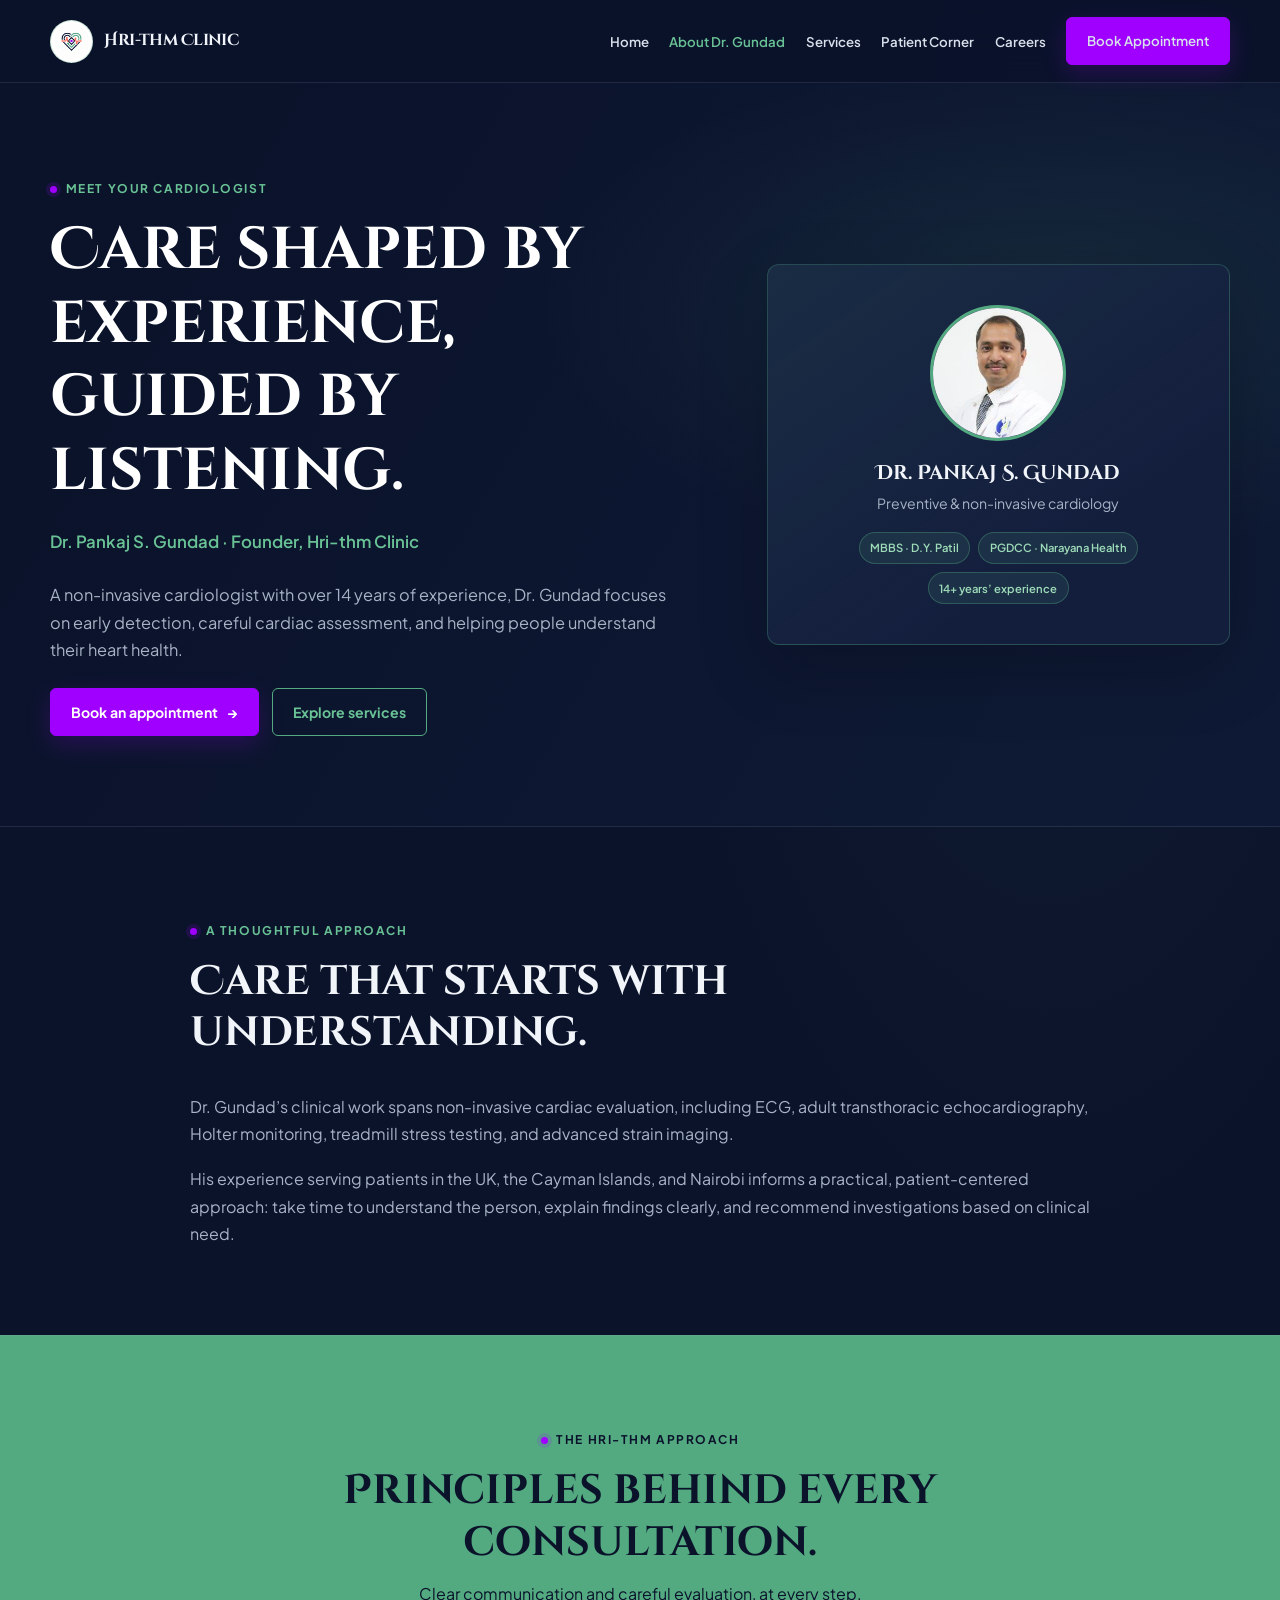
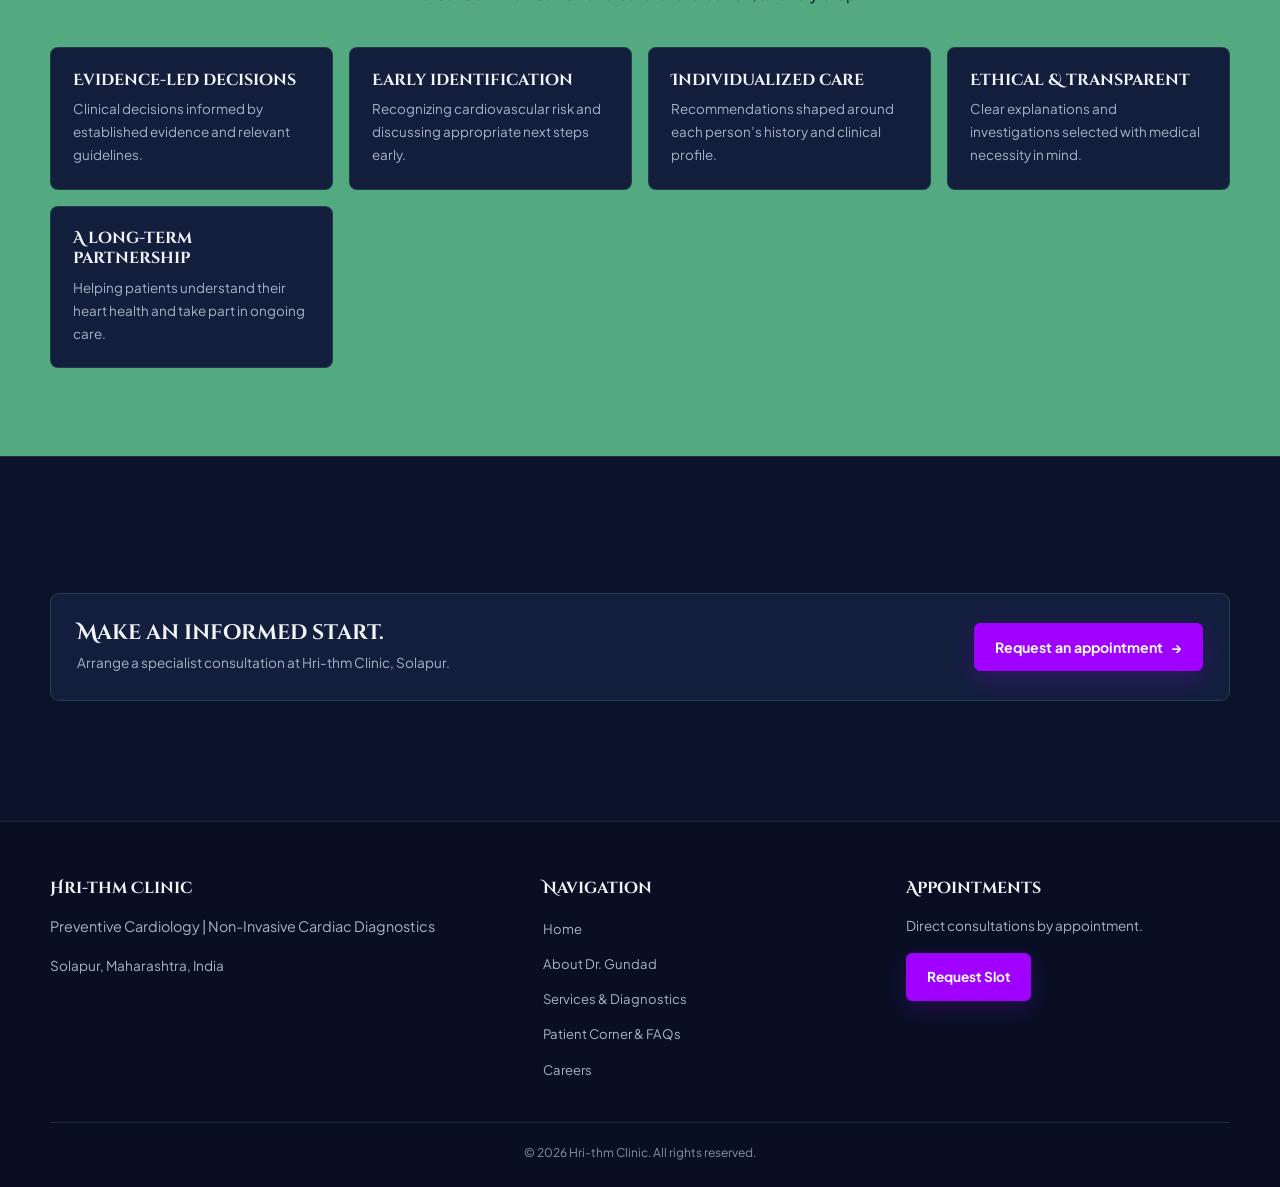
==== about.html @ 743bf2ef "Initial commit coded" ====
<!DOCTYPE html>
<html lang="en">
<head>
  <meta charset="UTF-8" />
  <meta name="viewport" content="width=device-width, initial-scale=1.0" />
  <meta name="theme-color" content="#0B132B" />
  <meta name="description" content="Meet Dr. Pankaj S. Gundad, founder of Hri-thm Clinic and a non-invasive cardiologist with more than 14 years of experience." />
  <title>About Dr. Pankaj S. Gundad | Hri-thm Clinic</title>
  <link rel="icon" href="images/favicon.svg" type="image/svg+xml" />
  <link rel="preconnect" href="https://fonts.googleapis.com" />
  <link rel="preconnect" href="https://fonts.gstatic.com" crossorigin />
  <link href="https://fonts.googleapis.com/css2?family=Cinzel+Decorative:wght@700&family=Plus+Jakarta+Sans:wght@400;500;600;700&display=swap" rel="stylesheet" />
  <link rel="stylesheet" href="css/styles.css" />
</head>
<body>
  <a class="skip-link" href="#main-content">Skip to content</a>
  <div id="site-header"></div>
  <main id="main-content">
    <section class="page-hero">
      <div class="container hero-grid">
        <div class="hero-content">
          <span class="hero-tag">Meet your cardiologist</span>
          <h1>Care shaped by experience, guided by listening.</h1>
          <p class="hero-lead">Dr. Pankaj S. Gundad · Founder, Hri-thm Clinic</p>
          <p>A non-invasive cardiologist with over 14 years of experience, Dr. Gundad focuses on early detection, careful cardiac assessment, and helping people understand their heart health.</p>
          <div class="hero-actions">
            <a href="book-appointment.html" class="btn btn-violet">Book an appointment <span aria-hidden="true">→</span></a>
            <a href="services.html" class="btn btn-outline-green">Explore services</a>
          </div>
        </div>
        <aside class="hero-card-preview" aria-label="Qualifications and experience">
          <img src="images/dr-pankaj-gundad.jpeg" alt="Dr. Pankaj S. Gundad" />
          <h2>Dr. Pankaj S. Gundad</h2>
          <p>Preventive &amp; non-invasive cardiology</p>
          <div class="badge-list">
            <span class="badge">MBBS · D.Y. Patil</span>
            <span class="badge">PGDCC · Narayana Health</span>
            <span class="badge">14+ years’ experience</span>
          </div>
        </aside>
      </div>
    </section>

    <section class="content-section">
      <div class="container content-narrow content-copy">
        <span class="eyebrow">A thoughtful approach</span>
        <h2>Care that starts with understanding.</h2>
        <p>Dr. Gundad’s clinical work spans non-invasive cardiac evaluation, including ECG, adult transthoracic echocardiography, Holter monitoring, treadmill stress testing, and advanced strain imaging.</p>
        <p>His experience serving patients in the UK, the Cayman Islands, and Nairobi informs a practical, patient-centered approach: take time to understand the person, explain findings clearly, and recommend investigations based on clinical need.</p>
      </div>
    </section>

    <section class="content-section content-section-tinted">
      <div class="container">
        <div class="section-header">
          <span class="eyebrow">The Hri-thm approach</span>
          <h2>Principles behind every consultation.</h2>
          <p>Clear communication and careful evaluation, at every step.</p>
        </div>
        <div class="principles-grid">
          <article class="principle-card">
            <h3>Evidence-led decisions</h3>
            <p>Clinical decisions informed by established evidence and relevant guidelines.</p>
          </article>
          <article class="principle-card">
            <h3>Early identification</h3>
            <p>Recognizing cardiovascular risk and discussing appropriate next steps early.</p>
          </article>
          <article class="principle-card">
            <h3>Individualized care</h3>
            <p>Recommendations shaped around each person’s history and clinical profile.</p>
          </article>
          <article class="principle-card">
            <h3>Ethical &amp; transparent</h3>
            <p>Clear explanations and investigations selected with medical necessity in mind.</p>
          </article>
          <article class="principle-card">
            <h3>A long-term partnership</h3>
            <p>Helping patients understand their heart health and take part in ongoing care.</p>
          </article>
        </div>
      </div>
    </section>

    <section class="content-section">
      <div class="container inline-cta">
        <div>
          <h2>Make an informed start.</h2>
          <p>Arrange a specialist consultation at Hri-thm Clinic, Solapur.</p>
        </div>
        <a href="book-appointment.html" class="btn btn-violet">Request an appointment <span aria-hidden="true">→</span></a>
      </div>
    </section>
  </main>
  <div id="site-footer"></div>
  <script src="assets/main.js"></script>
</body>
</html>
---- css/styles.css ----
:root {
  color-scheme: dark;
  --navy: #0B132B;
  --navy-deep: #080F23;
  --navy-raised: #131E3D;
  --navy-soft: #1A294A;
  --green: #53AA81;
  --green-bright: #69C295;
  --green-muted: rgba(83, 170, 129, 0.13);
  --violet: #9F00FF;
  --violet-hover: #B733FF;
  --text: #F1F5F9;
  --muted: #A7B3C5;
  --bg-dark: var(--navy);
  --card-bg: var(--navy-raised);
  --brand-green: var(--green);
  --text-muted: var(--muted);
  --line: rgba(148, 163, 184, 0.16);
  --font-heading: 'Cinzel Decorative', Georgia, serif;
  --font-body: 'TT Drugs', 'Plus Jakarta Sans', Arial, sans-serif;
  --container: 1180px;
}

* {
  box-sizing: border-box;
}

html {
  scroll-behavior: smooth;
}

body {
  min-width: 320px;
  margin: 0;
  overflow-x: hidden;
  background:
    radial-gradient(ellipse at 82% 4%, rgba(83, 170, 129, 0.07), transparent 28rem),
    var(--navy);
  color: var(--text);
  font-family: var(--font-body);
  font-size: 16px;
  line-height: 1.7;
}

body,
button,
input,
select,
textarea {
  font-family: var(--font-body);
}

img {
  display: block;
  max-width: 100%;
}

a {
  color: var(--green-bright);
}

a:focus-visible,
button:focus-visible,
input:focus-visible,
select:focus-visible,
textarea:focus-visible,
summary:focus-visible {
  outline: 3px solid var(--violet);
  outline-offset: 4px;
}

h1,
h2,
h3,
h4,
.brand-font {
  margin-top: 0;
  color: var(--text);
  font-family: var(--font-heading);
  font-weight: 700;
  line-height: 1.25;
}

h1 {
  font-size: clamp(2.2rem, 5vw, 4.25rem);
}

h2 {
  font-size: clamp(1.7rem, 3.2vw, 2.65rem);
}

h3 {
  font-size: 1.2rem;
}

p {
  margin-top: 0;
  color: var(--muted);
}

.container {
  width: min(var(--container), calc(100% - 3rem));
  margin-inline: auto;
}

.skip-link {
  position: absolute;
  z-index: 2000;
  top: -4rem;
  left: 1rem;
  padding: 0.65rem 1rem;
  border-radius: 0 0 8px 8px;
  background: var(--green);
  color: var(--navy);
  font-weight: 700;
}

.skip-link:focus {
  top: 0;
}

header {
  position: sticky;
  z-index: 1000;
  top: 0;
  border-bottom: 1px solid var(--line);
  background: rgba(11, 19, 43, 0.94);
  backdrop-filter: blur(18px);
}

.nav-wrapper {
  position: relative;
  display: flex;
  min-height: 82px;
  align-items: center;
  justify-content: space-between;
  gap: 1.5rem;
}

.brand-logo {
  display: inline-flex;
  flex: 0 0 auto;
  align-items: center;
  gap: 0.7rem;
  color: var(--text);
  text-decoration: none;
}

.brand-logo img {
  width: 43px;
  height: 43px;
  padding: 3px;
  border: 1px solid rgba(83, 170, 129, 0.3);
  border-radius: 50%;
  background: #fff;
  object-fit: contain;
}

.brand-logo span {
  font-family: var(--font-heading);
  font-size: 1rem;
  font-weight: 700;
  letter-spacing: -0.035em;
}

.nav-links {
  display: flex;
  align-items: center;
  gap: clamp(0.75rem, 1.6vw, 1.5rem);
  margin: 0;
  padding: 0;
  list-style: none;
}

.nav-links a {
  color: #D8E0EB;
  font-size: 0.83rem;
  font-weight: 600;
  text-decoration: none;
  transition: color 180ms ease, background 180ms ease;
}

.nav-links a:hover,
.nav-links a.active:not(.btn) {
  color: var(--green-bright);
}

.nav-toggle {
  display: none;
  width: 44px;
  height: 44px;
  padding: 10px;
  border: 1px solid rgba(83, 170, 129, 0.35);
  border-radius: 8px;
  background: var(--navy-raised);
  cursor: pointer;
}

.nav-toggle span {
  display: block;
  width: 100%;
  height: 2px;
  margin: 4px 0;
  border-radius: 2px;
  background: var(--text);
}

.btn {
  display: inline-flex;
  min-height: 48px;
  align-items: center;
  justify-content: center;
  gap: 0.55rem;
  padding: 0.75rem 1.25rem;
  border: 1px solid transparent;
  border-radius: 6px;
  font-size: 0.88rem;
  font-weight: 700;
  line-height: 1.2;
  text-align: center;
  text-decoration: none;
  cursor: pointer;
  transition: background 180ms ease, border-color 180ms ease, transform 180ms ease, box-shadow 180ms ease;
}

.btn:hover {
  transform: translateY(-2px);
}

.btn-violet {
  border-color: var(--violet);
  background: var(--violet);
  color: #fff;
  box-shadow: 0 8px 24px rgba(159, 0, 255, 0.2);
}

.btn-violet:hover {
  border-color: var(--violet-hover);
  background: var(--violet-hover);
  color: #fff;
  box-shadow: 0 10px 28px rgba(159, 0, 255, 0.32);
}

.btn-outline-green {
  border-color: var(--green);
  background: transparent;
  color: var(--green-bright);
}

.btn-outline-green:hover {
  background: var(--green-muted);
}

section {
  padding-block: clamp(3.5rem, 7vw, 6rem);
}

.hero,
.page-hero {
  position: relative;
  overflow: hidden;
  padding-block: clamp(3.5rem, 7vw, 6rem);
  border-bottom: 1px solid var(--line);
  background:
    radial-gradient(ellipse at 82% 30%, rgba(83, 170, 129, 0.12), transparent 32rem),
    linear-gradient(120deg, var(--navy) 15%, #0e1a35 100%);
}

.hero-grid {
  display: grid;
  grid-template-columns: minmax(0, 1.15fr) minmax(280px, 0.85fr);
  align-items: center;
  gap: clamp(2.5rem, 7vw, 6rem);
}

.hero-tag,
.eyebrow {
  display: inline-flex;
  align-items: center;
  gap: 0.55rem;
  margin-bottom: 1rem;
  color: var(--green-bright);
  font-size: 0.75rem;
  font-weight: 700;
  letter-spacing: 0.13em;
  line-height: 1.5;
  text-transform: uppercase;
}

.hero-tag::before,
.eyebrow::before {
  width: 7px;
  height: 7px;
  border-radius: 50%;
  background: var(--violet);
  box-shadow: 0 0 0 4px rgba(159, 0, 255, 0.14);
  content: "";
}

.hero h1,
.page-hero h1 {
  max-width: 780px;
  margin-bottom: 1.25rem;
  color: #fff;
  font-size: clamp(2.2rem, 4.6vw, 3.8rem);
}

.hero-content > p,
.page-hero p {
  max-width: 650px;
  margin-bottom: 1.5rem;
  font-size: 1.02rem;
}

.hero-content .hero-lead {
  color: var(--green-bright);
  font-size: 1.05rem;
  font-weight: 600;
}

.hero-actions {
  display: flex;
  flex-wrap: wrap;
  gap: 0.85rem;
}

.hero-card-preview {
  position: relative;
  padding: clamp(1.5rem, 4vw, 2.5rem);
  border: 1px solid rgba(83, 170, 129, 0.3);
  border-radius: 12px;
  background:
    linear-gradient(145deg, rgba(83, 170, 129, 0.1), transparent 70%),
    var(--navy-raised);
  text-align: center;
  box-shadow: 0 24px 70px rgba(0, 0, 0, 0.2);
}

.hero-card-preview img {
  width: 136px;
  height: 136px;
  margin: 0 auto 1.2rem;
  border: 3px solid var(--green);
  border-radius: 50%;
  background: var(--navy-soft);
  object-fit: cover;
  object-position: center 24%;
}

.hero-card-preview h3 {
  margin-bottom: 0.45rem;
}

.hero-card-preview h2 {
  margin-bottom: 0.45rem;
  font-size: 1.25rem;
}

.hero-card-preview p {
  margin-bottom: 0.6rem;
  font-size: 0.88rem;
}

.badge-list {
  display: flex;
  flex-wrap: wrap;
  justify-content: center;
  gap: 0.5rem;
  margin-top: 1rem;
}

.badge {
  padding: 0.35rem 0.65rem;
  border: 1px solid rgba(83, 170, 129, 0.35);
  border-radius: 999px;
  background: var(--green-muted);
  color: #9DDBB9;
  font-size: 0.7rem;
  font-weight: 600;
}

.section-header {
  max-width: 760px;
  margin: 0 auto 2.5rem;
  text-align: center;
}

.section-header h2 {
  margin-bottom: 0.75rem;
}

.section-header p {
  margin-bottom: 0;
}

.services-grid {
  display: grid;
  grid-template-columns: repeat(auto-fit, minmax(min(100%, 250px), 1fr));
  gap: 1.2rem;
}

.service-card {
  position: relative;
  padding: 1.6rem;
  border: 1px solid rgba(83, 170, 129, 0.2);
  border-radius: 9px;
  background:
    linear-gradient(145deg, rgba(83, 170, 129, 0.055), transparent 65%),
    var(--navy-raised);
  transition: border-color 200ms ease, transform 200ms ease, box-shadow 200ms ease;
}

.service-card:hover {
  transform: translateY(-3px);
  border-color: rgba(83, 170, 129, 0.58);
  box-shadow: 0 18px 34px rgba(0, 0, 0, 0.16);
}

.service-card h3 {
  margin-bottom: 0.65rem;
  color: var(--text);
  font-size: 1.05rem;
}

.service-card p {
  margin-bottom: 0;
  font-size: 0.88rem;
  line-height: 1.75;
}

.service-icon {
  display: grid;
  width: 46px;
  height: 46px;
  margin-bottom: 1.1rem;
  place-items: center;
  border: 1px solid rgba(83, 170, 129, 0.25);
  border-radius: 9px;
  background: var(--green-muted);
  color: var(--green-bright);
}

.home-page .home-hero {
  padding-block: clamp(3.5rem, 7vw, 6.5rem);
}

.home-page .home-hero-grid {
  display: grid;
  grid-template-columns: minmax(0, 1.1fr) minmax(280px, 0.9fr);
  align-items: center;
  gap: clamp(2.5rem, 6vw, 6rem);
}

.home-page .home-hero-copy {
  position: relative;
  z-index: 1;
}

.home-eyebrow {
  display: inline-flex;
  align-items: center;
  gap: 0.55rem;
  margin-bottom: 1rem;
  color: var(--green-bright);
  font-size: 0.75rem;
  font-weight: 700;
  letter-spacing: 0.13em;
  line-height: 1.5;
  text-transform: uppercase;
}

.eyebrow-dot {
  width: 7px;
  height: 7px;
  border-radius: 50%;
  background: var(--violet);
  box-shadow: 0 0 0 4px rgba(159, 0, 255, 0.14);
}

.home-page .home-hero h1 {
  max-width: 700px;
  font-size: clamp(2.65rem, 5.2vw, 4.35rem);
  line-height: 1.22;
}

.home-page .home-hero h1 span,
.accent-text {
  color: var(--green-bright);
}

.home-page .home-hero-copy > p {
  max-width: 590px;
  font-size: 1.05rem;
}

.home-page .home-hero-actions {
  display: flex;
  flex-wrap: wrap;
  align-items: center;
  gap: 1rem 1.4rem;
}

.home-page .text-link,
.home-page .intro-link {
  display: inline-flex;
  align-items: center;
  gap: 0.5rem;
  color: var(--green-bright);
  font-size: 0.88rem;
  font-weight: 700;
  text-decoration: none;
}

.home-page .text-link:hover,
.home-page .intro-link:hover {
  color: #B4E9CA;
}

.home-page .home-hero-note {
  display: flex;
  align-items: center;
  gap: 0.7rem;
  margin-top: 2rem;
  color: var(--muted);
  font-size: 0.78rem;
  font-weight: 600;
}

.home-page .note-mark {
  display: grid;
  width: 27px;
  height: 27px;
  flex: 0 0 auto;
  place-items: center;
  border-radius: 50%;
  background: var(--green-muted);
  color: var(--green-bright);
  font-size: 1.1rem;
}

.home-page .home-hero-visual {
  position: relative;
  width: min(100%, 465px);
  margin-inline: auto;
  padding: 0 1rem 1rem 0;
}

.home-page .portrait-frame {
  position: relative;
  height: clamp(390px, 43vw, 540px);
  overflow: hidden;
  border: 1px solid rgba(83, 170, 129, 0.28);
  border-radius: 180px 180px 12px 12px;
  background: var(--navy-raised);
  box-shadow: 0 25px 70px rgba(0, 0, 0, 0.32);
}

.home-page .portrait-frame::after {
  position: absolute;
  inset: 45% 0 0;
  background: linear-gradient(180deg, transparent, rgba(8, 15, 35, 0.94));
  content: "";
}

.home-page .portrait-frame img {
  width: 100%;
  height: 100%;
  object-fit: cover;
  object-position: center 25%;
}

.home-page .portrait-caption {
  position: absolute;
  z-index: 1;
  right: 1.4rem;
  bottom: 1.4rem;
  left: 1.4rem;
  display: flex;
  flex-direction: column;
  gap: 0.2rem;
}

.home-page .caption-label {
  color: #A6DBBE;
  font-size: 0.65rem;
  font-weight: 700;
  letter-spacing: 0.12em;
  text-transform: uppercase;
}

.home-page .portrait-caption strong {
  color: #fff;
  font-size: 1.05rem;
}

.home-page .portrait-caption > span:last-child {
  color: #D4DCE6;
  font-size: 0.78rem;
}

.home-page .experience-stamp {
  position: absolute;
  z-index: 2;
  top: 18%;
  left: -2rem;
  display: flex;
  align-items: center;
  gap: 0.45rem;
  padding: 0.75rem 1rem;
  border: 1px solid rgba(83, 170, 129, 0.35);
  border-radius: 9px;
  background: var(--navy-raised);
  box-shadow: 0 12px 34px rgba(0, 0, 0, 0.28);
}

.home-page .stamp-number {
  color: var(--green-bright);
  font-size: 1.85rem;
  font-weight: 700;
  line-height: 1;
}

.home-page .stamp-number span {
  color: var(--violet-hover);
  font-size: 1rem;
  vertical-align: top;
}

.home-page .stamp-copy {
  color: var(--muted);
  font-size: 0.66rem;
  font-weight: 700;
  line-height: 1.4;
  text-transform: uppercase;
}

.home-page .visual-accent {
  position: absolute;
  z-index: -1;
  right: -0.5rem;
  bottom: -0.7rem;
  width: 42%;
  height: 35%;
  border: 1px solid rgba(83, 170, 129, 0.38);
  border-radius: 8px;
}

.home-page .hero-bottom-rule {
  position: absolute;
  right: 0;
  bottom: 0;
  left: 0;
  height: 3px;
  background: rgba(83, 170, 129, 0.16);
}

.home-page .hero-bottom-rule span {
  display: block;
  width: 30%;
  height: 100%;
  background: var(--violet);
}

.home-intro {
  padding-block: 2.4rem;
  border-block: 1px solid var(--line);
  background: rgba(19, 30, 61, 0.7);
}

.intro-grid {
  display: grid;
  grid-template-columns: 0.8fr 1.45fr auto;
  align-items: center;
  gap: 2rem;
}

.intro-kicker {
  margin: 0;
  color: var(--text);
  font-family: var(--font-heading);
  font-size: 1.05rem;
  font-weight: 700;
  line-height: 1.55;
}

.intro-copy {
  max-width: 650px;
  margin: 0;
  font-size: 0.87rem;
}

.home-services {
  padding-block: clamp(4rem, 7vw, 6rem);
  background: var(--green);
}

.home-section-heading .home-eyebrow {
  color: var(--navy);
}

.home-section-heading .text-link,
.home-section-heading .mobile-link {
  color: var(--navy);
}

.home-section-heading .text-link:hover,
.home-section-heading .mobile-link:hover,
.home-services .mobile-link:hover {
  color: var(--navy);
  text-decoration: underline;
  text-decoration-color: var(--violet);
  text-underline-offset: 4px;
}

.home-section-heading h2 {
  color: var(--navy);
}

.section-heading {
  display: flex;
  align-items: end;
  justify-content: space-between;
  gap: 2rem;
  margin-bottom: 2rem;
}

.section-heading h2 {
  max-width: 720px;
  margin: 0;
}

.home-service-grid {
  display: grid;
  grid-template-columns: repeat(4, minmax(0, 1fr));
  gap: 1rem;
}

.home-service-card {
  position: relative;
  min-height: 285px;
  padding: 1.45rem 1.3rem;
  border: 1px solid rgba(11, 19, 43, 0.18);
  border-radius: 9px;
  background: linear-gradient(145deg, rgba(83, 170, 129, 0.08), transparent 66%), var(--navy);
  transition: transform 180ms ease, border-color 180ms ease, box-shadow 180ms ease;
}

.home-service-card:hover {
  transform: translateY(-4px);
  border-color: var(--violet);
  box-shadow: 0 18px 38px rgba(0, 0, 0, 0.18);
}

.service-index {
  position: absolute;
  top: 1.35rem;
  right: 1.2rem;
  color: #9BAAC0;
  font-size: 0.68rem;
  font-weight: 700;
  letter-spacing: 0.08em;
}

.home-service-icon {
  display: grid;
  width: 46px;
  height: 46px;
  margin-bottom: 1.2rem;
  place-items: center;
  border: 1px solid rgba(83, 170, 129, 0.25);
  border-radius: 9px;
  background: var(--green-muted);
  color: var(--green-bright);
}

.home-service-icon svg {
  width: 25px;
  height: 25px;
  stroke: currentColor;
  stroke-linecap: round;
  stroke-linejoin: round;
  stroke-width: 1.7;
}

.home-service-card h3 {
  margin-bottom: 0.65rem;
  font-size: 1rem;
}

.home-service-card p {
  margin-bottom: 1rem;
  font-size: 0.78rem;
  line-height: 1.75;
}

.home-service-card a {
  display: inline-flex;
  gap: 0.45rem;
  color: var(--green-bright);
  font-size: 0.75rem;
  font-weight: 700;
  text-decoration: none;
}

.home-service-card a:hover {
  color: var(--green-bright);
  text-decoration: underline;
  text-decoration-color: var(--violet);
  text-underline-offset: 4px;
}

.home-services .mobile-link {
  color: var(--navy);
}

.mobile-link {
  display: none;
}

.home-finder {
  padding-block: 0 clamp(4rem, 7vw, 6rem);
}

.finder-panel {
  display: grid;
  grid-template-columns: 0.95fr 1.05fr;
  align-items: start;
  gap: clamp(2rem, 5vw, 5rem);
  padding: clamp(1.7rem, 5vw, 3.5rem);
  border: 1px solid rgba(83, 170, 129, 0.28);
  border-radius: 12px;
  background: linear-gradient(120deg, rgba(83, 170, 129, 0.1), transparent 70%), var(--navy-raised);
}

.finder-copy h2 {
  max-width: 490px;
  margin-bottom: 1rem;
}

.finder-copy > p {
  max-width: 490px;
  font-size: 0.86rem;
}

.finder-copy .finder-disclaimer {
  margin-top: 1rem;
  padding-left: 0.8rem;
  border-left: 2px solid var(--violet);
  font-size: 0.74rem;
}

.finder-control {
  padding: 1.3rem;
  border: 1px solid var(--line);
  border-radius: 8px;
  background: rgba(8, 15, 35, 0.52);
}

.finder-control label,
.form-field label {
  display: block;
  margin-bottom: 0.5rem;
  color: var(--text);
  font-size: 0.8rem;
  font-weight: 700;
}

.finder-select,
.form-field input,
.form-field select,
.form-field textarea {
  width: 100%;
  min-height: 48px;
  padding: 0.75rem 0.85rem;
  border: 1px solid rgba(148, 163, 184, 0.3);
  border-radius: 6px;
  background: #0D1731;
  color: var(--text);
  font: inherit;
  font-size: 0.84rem;
}

.form-field textarea {
  min-height: 130px;
  resize: vertical;
}

.finder-select:focus,
.form-field input:focus,
.form-field select:focus,
.form-field textarea:focus {
  border-color: var(--green);
}

.finder-result {
  display: none;
  margin-top: 1rem;
  padding: 1rem;
  border: 1px solid rgba(83, 170, 129, 0.25);
  border-left: 3px solid var(--violet);
  border-radius: 5px;
  background: rgba(83, 170, 129, 0.07);
  text-align: left;
}

.finder-result h3 {
  margin-bottom: 0.5rem;
  color: var(--green-bright);
  font-family: var(--font-body);
  font-size: 0.9rem;
}

.finder-result p {
  margin: 0;
  font-size: 0.78rem;
}

.home-cta {
  padding-block: clamp(2.8rem, 5vw, 4rem);
  background:
    radial-gradient(ellipse at 90% 50%, rgba(83, 170, 129, 0.16), transparent 28rem),
    #101D3A;
  border-block: 1px solid rgba(83, 170, 129, 0.18);
}

.home-cta-inner {
  display: flex;
  align-items: center;
  justify-content: space-between;
  gap: 2rem;
}

.home-cta .home-eyebrow {
  margin-bottom: 0.6rem;
  color: var(--green-bright);
}

.home-cta h2 {
  margin-bottom: 0.45rem;
}

.home-cta p {
  margin: 0;
}

.btn-light {
  display: inline-flex;
  min-height: 48px;
  flex: 0 0 auto;
  align-items: center;
  justify-content: center;
  gap: 0.6rem;
  padding: 0.75rem 1.2rem;
  border: 1px solid var(--green);
  border-radius: 6px;
  background: var(--green);
  color: var(--navy);
  font-size: 0.86rem;
  font-weight: 700;
  text-decoration: none;
  transition: background 180ms ease, transform 180ms ease;
}

.btn-light:hover {
  transform: translateY(-2px);
  background: var(--green-bright);
  color: var(--navy);
}

.home-emergency-wrap {
  padding-block: 1.25rem;
}

.emergency-banner {
  padding: 1rem 1.2rem;
  border: 1px solid rgba(159, 0, 255, 0.35);
  border-left: 3px solid var(--violet);
  border-radius: 6px;
  background: rgba(159, 0, 255, 0.055);
  color: #D3C3E2;
  font-size: 0.78rem;
  line-height: 1.75;
}

.emergency-banner strong {
  color: #D9A6FF;
}

.content-section {
  padding-block: clamp(3.5rem, 7vw, 5.5rem);
}

.content-section + .content-section {
  border-top: 1px solid var(--line);
}

.content-section-tinted {
  background: var(--green);
}

.content-section-tinted > .container > .section-header h2,
.content-section-tinted > .container > .section-header p,
.content-section-tinted > .container > .content-narrow > h2,
.content-section-tinted > .container > .content-narrow > p,
.content-section-tinted > .container > .inline-cta h2,
.content-section-tinted > .container > .inline-cta p {
  color: var(--navy);
}

.content-section-tinted .eyebrow {
  color: var(--navy);
}

.content-narrow {
  max-width: 900px;
  margin-inline: auto;
}

.section-title {
  margin-bottom: 1rem;
  padding-bottom: 0.8rem;
  border-bottom: 1px solid rgba(83, 170, 129, 0.3);
  color: var(--green-bright);
  font-size: clamp(1.35rem, 2.7vw, 1.85rem);
}

.content-copy p {
  margin-bottom: 1.15rem;
}

.content-copy p:last-child {
  margin-bottom: 0;
}

.principles-grid {
  display: grid;
  grid-template-columns: repeat(auto-fit, minmax(min(100%, 230px), 1fr));
  gap: 1rem;
}

.principle-card {
  padding: 1.35rem;
  border: 1px solid rgba(83, 170, 129, 0.2);
  border-radius: 8px;
  background: var(--navy-raised);
}

.principle-card h3 {
  margin-bottom: 0.55rem;
  color: var(--text);
  font-size: 1rem;
}

.principle-card p {
  margin-bottom: 0;
  font-size: 0.84rem;
}

.category-section + .category-section {
  margin-top: 3.5rem;
}

.inline-cta {
  display: flex;
  align-items: center;
  justify-content: space-between;
  gap: 2rem;
  margin-top: 3rem;
  padding: 1.6rem;
  border: 1px solid rgba(83, 170, 129, 0.24);
  border-radius: 9px;
  background: var(--navy-raised);
}

.inline-cta h2 {
  margin-bottom: 0.35rem;
  font-size: 1.3rem;
}

.inline-cta p {
  margin: 0;
  font-size: 0.85rem;
}

.content-section-tinted .inline-cta {
  border-color: rgba(11, 19, 43, 0.22);
  background: rgba(11, 19, 43, 0.12);
}

.appointment-layout {
  display: grid;
  grid-template-columns: minmax(0, 1.2fr) minmax(260px, 0.8fr);
  align-items: start;
  gap: 1.5rem;
}

.form-panel,
.info-card,
.faq-item,
.career-panel {
  border: 1px solid rgba(83, 170, 129, 0.2);
  border-radius: 9px;
  background: var(--navy-raised);
}

.form-panel {
  padding: clamp(1.25rem, 4vw, 2rem);
}

.form-panel h2,
.info-card h2 {
  margin-bottom: 0.55rem;
  font-size: 1.35rem;
}

.form-panel > p,
.info-card > p {
  font-size: 0.86rem;
}

.form-grid {
  display: grid;
  grid-template-columns: repeat(2, minmax(0, 1fr));
  gap: 1rem;
  margin-top: 1.4rem;
}

.form-field-full {
  grid-column: 1 / -1;
}

.form-note {
  margin-top: 1rem;
  padding: 0.8rem 1rem;
  border-left: 2px solid var(--green);
  background: rgba(83, 170, 129, 0.07);
  font-size: 0.76rem;
}

.form-status {
  display: none;
  margin-top: 1rem;
  padding: 1rem;
  border: 1px solid rgba(83, 170, 129, 0.3);
  border-radius: 6px;
  background: rgba(83, 170, 129, 0.09);
  color: #B4E9CA;
  font-size: 0.84rem;
  white-space: pre-line;
}

.form-actions {
  margin-top: 1rem;
}

.info-card {
  padding: 1.5rem;
}

.info-card + .info-card {
  margin-top: 1rem;
}

.info-list {
  display: grid;
  gap: 0.9rem;
  margin: 1rem 0 0;
  padding: 0;
  list-style: none;
}

.info-list li {
  padding-left: 1rem;
  border-left: 2px solid var(--green);
  color: var(--muted);
  font-size: 0.83rem;
}

.faq-list {
  display: grid;
  gap: 0.75rem;
}

.faq-item {
  padding: 0 1.15rem;
}

.faq-item[open] {
  border-color: rgba(83, 170, 129, 0.48);
}

.faq-item summary {
  padding: 1rem 1.8rem 1rem 0;
  color: var(--text);
  font-weight: 700;
  cursor: pointer;
}

.faq-item p {
  margin: 0;
  padding: 0 0 1rem;
  font-size: 0.86rem;
}

.career-panel {
  display: grid;
  grid-template-columns: 1fr auto;
  align-items: center;
  gap: 2rem;
  padding: clamp(1.5rem, 4vw, 2.5rem);
  background: linear-gradient(125deg, rgba(83, 170, 129, 0.09), transparent 70%), var(--navy-raised);
}

.career-panel h2 {
  margin-bottom: 0.65rem;
}

.career-panel p {
  margin-bottom: 0;
}

.career-values {
  margin-top: 3rem;
}

footer {
  margin-top: 2rem;
  padding: 3.5rem 0 1.5rem;
  border-top: 1px solid var(--line);
  background: var(--navy-deep);
}

.footer-grid {
  display: grid;
  grid-template-columns: 1.4fr 1fr 1fr;
  gap: 2.5rem;
  margin-bottom: 2.5rem;
}

.footer-col h4 {
  margin-bottom: 1rem;
  color: var(--text);
  font-size: 1rem;
}

.footer-col p {
  margin-bottom: 0.55rem;
  font-size: 0.83rem;
}

.footer-links {
  margin: 0;
  padding: 0;
  list-style: none;
}

.footer-links li + li {
  margin-top: 0.5rem;
}

.footer-links a {
  color: var(--muted);
  font-size: 0.82rem;
  text-decoration: none;
}

.footer-links a:hover {
  color: var(--green-bright);
}

.copyright {
  padding-top: 1.25rem;
  border-top: 1px solid var(--line);
  color: #8492A7;
  font-size: 0.75rem;
  text-align: center;
}

@media (max-width: 1050px) {
  .nav-links {
    gap: 0.8rem;
  }

  .nav-links a {
    font-size: 0.76rem;
  }

  .brand-logo span {
    font-size: 0.88rem;
  }

  .home-service-grid {
    grid-template-columns: repeat(2, minmax(0, 1fr));
  }
}

@media (max-width: 900px) {
  .nav-wrapper {
    min-height: 72px;
  }

  .nav-toggle {
    display: block;
  }

  header nav {
    position: absolute;
    top: 100%;
    right: 0;
    left: 0;
    display: none;
    padding: 0 1.5rem 1rem;
    border: 1px solid var(--line);
    border-top: 0;
    background: var(--navy-raised);
    box-shadow: 0 18px 30px rgba(0, 0, 0, 0.22);
  }

  header.mobile-nav-open nav {
    display: block;
  }

  .nav-links {
    display: flex;
    align-items: stretch;
    flex-direction: column;
    gap: 0;
  }

  .nav-links li {
    border-top: 1px solid var(--line);
  }

  .nav-links li a:not(.btn) {
    display: block;
    padding: 0.75rem 0;
    font-size: 0.9rem;
  }

  .nav-links li:last-child {
    padding-top: 0.8rem;
    border-top: 0;
  }

  .nav-links .btn {
    width: 100%;
  }

  .hero-grid,
  .home-page .home-hero-grid,
  .finder-panel,
  .appointment-layout {
    grid-template-columns: 1fr;
  }

  .hero-card-preview {
    width: min(100%, 540px);
    margin-inline: auto;
  }

  .home-page .home-hero-visual {
    width: min(100%, 440px);
  }

  .intro-grid {
    grid-template-columns: 0.8fr 1.2fr;
    gap: 1rem 2rem;
  }

  .intro-link {
    grid-column: 2;
  }

  .footer-grid {
    grid-template-columns: 1fr 1fr;
  }

  .footer-col:first-child {
    grid-column: 1 / -1;
  }
}

@media (max-width: 640px) {
  .container {
    width: min(var(--container), calc(100% - 2rem));
  }

  .brand-logo img {
    width: 38px;
    height: 38px;
  }

  .brand-logo span {
    font-size: 0.82rem;
  }

  .hero,
  .page-hero {
    padding-block: 3.25rem;
  }

  .hero-content > p,
  .page-hero p {
    font-size: 0.92rem;
  }

  .home-page .home-hero {
    padding-block: 3.3rem 3.8rem;
  }

  .home-page .home-hero h1 {
    font-size: clamp(2.45rem, 11vw, 3.35rem);
  }

  .home-page .home-hero-copy > p {
    font-size: 0.94rem;
  }

  .home-page .home-hero-note {
    align-items: flex-start;
    font-size: 0.72rem;
  }

  .home-page .portrait-frame {
    height: min(115vw, 475px);
    border-radius: 145px 145px 10px 10px;
  }

  .home-page .experience-stamp {
    top: 14%;
    left: -0.45rem;
    padding: 0.6rem 0.75rem;
  }

  .home-page .stamp-number {
    font-size: 1.55rem;
  }

  .home-page .portrait-caption {
    right: 1rem;
    bottom: 1rem;
    left: 1rem;
  }

  .intro-grid {
    grid-template-columns: 1fr;
    gap: 0.75rem;
  }

  .intro-kicker br {
    display: none;
  }

  .intro-link {
    grid-column: auto;
    margin-top: 0.2rem;
  }

  .section-heading {
    align-items: flex-start;
  }

  .desktop-link {
    display: none !important;
  }

  .home-service-grid {
    grid-template-columns: 1fr;
  }

  .home-service-card {
    min-height: 0;
    padding: 1.25rem;
  }

  .mobile-link {
    display: inline-flex;
    margin-top: 1.25rem;
  }

  .finder-panel {
    gap: 1.3rem;
    padding: 1.25rem;
  }

  .finder-control {
    padding: 1rem;
  }

  .home-cta-inner,
  .inline-cta {
    align-items: flex-start;
    flex-direction: column;
  }

  .form-grid {
    grid-template-columns: 1fr;
  }

  .form-field-full {
    grid-column: auto;
  }

  .career-panel {
    grid-template-columns: 1fr;
    gap: 1.25rem;
  }

  .footer-grid {
    grid-template-columns: 1fr;
    gap: 1.6rem;
  }

  .footer-col:first-child {
    grid-column: auto;
  }
}

@media (prefers-reduced-motion: reduce) {
  *,
  *::before,
  *::after {
    scroll-behavior: auto !important;
    transition-duration: 0.01ms !important;
  }
}
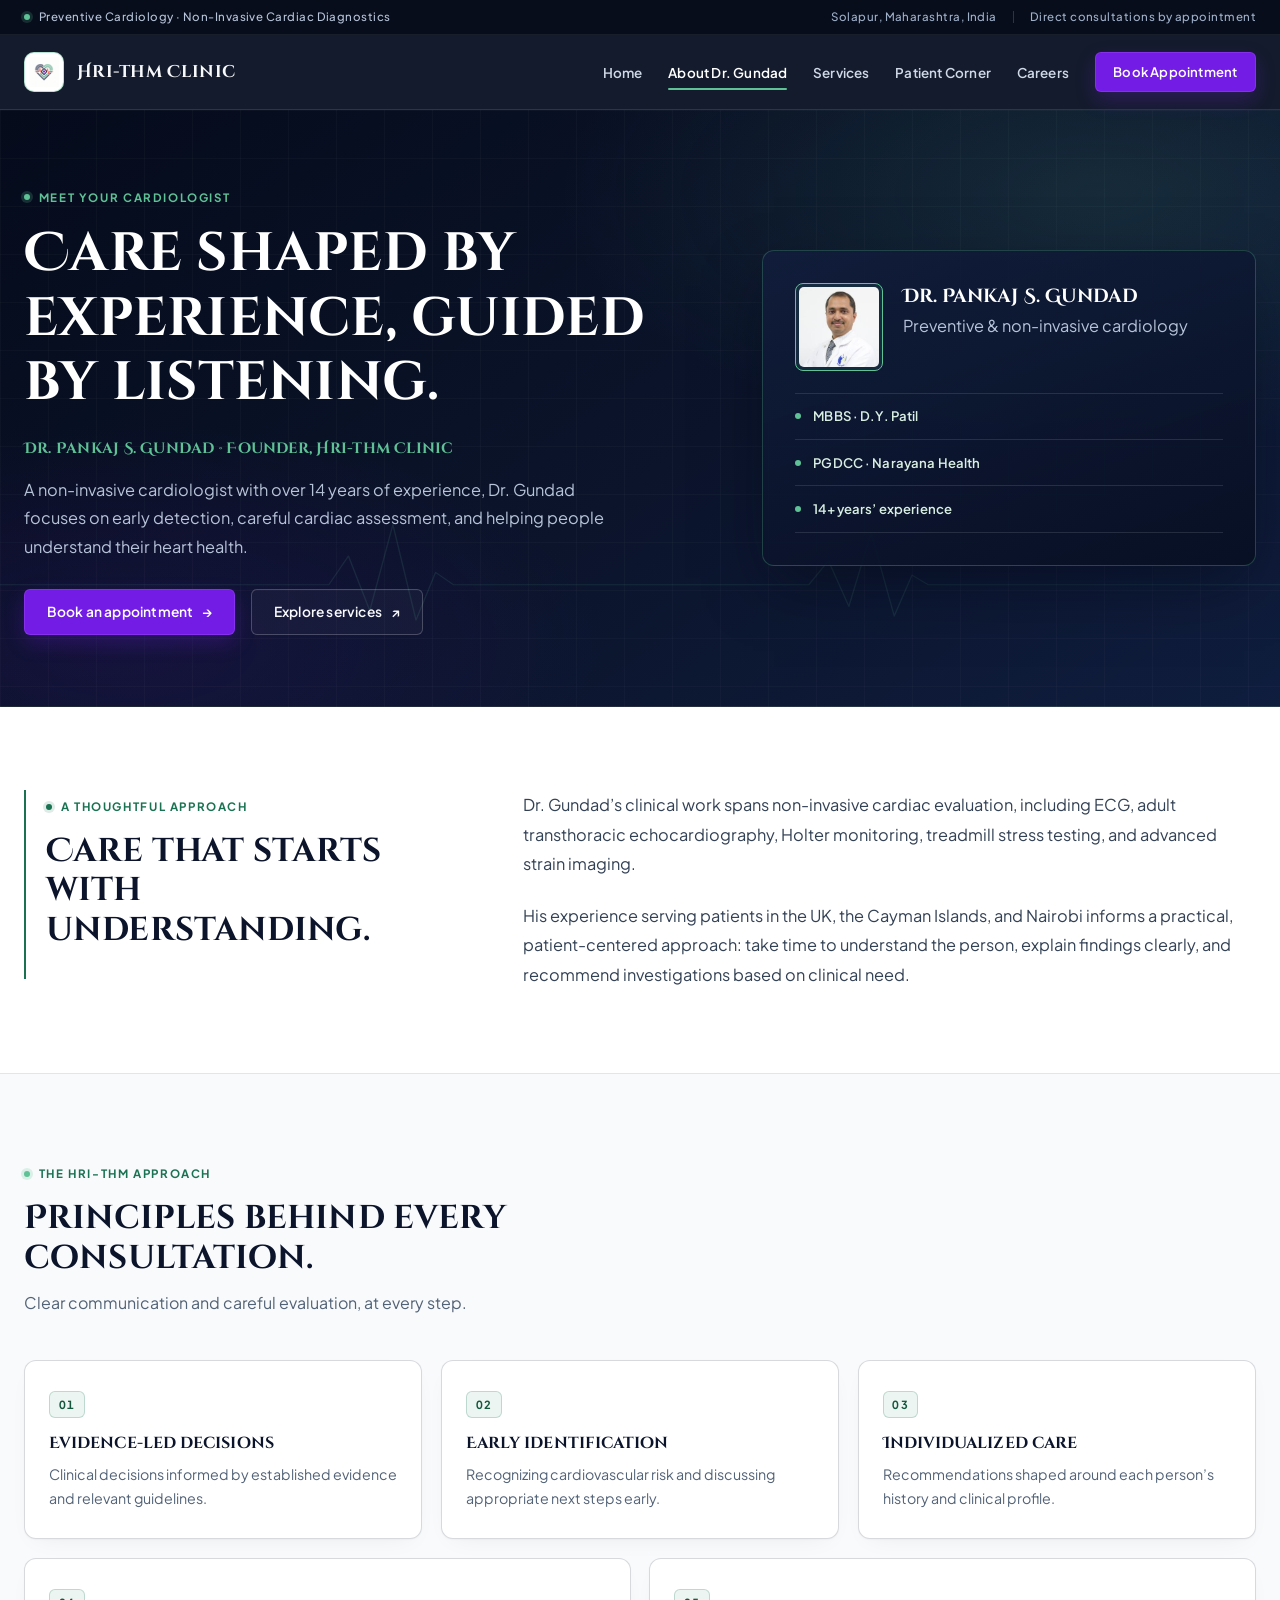
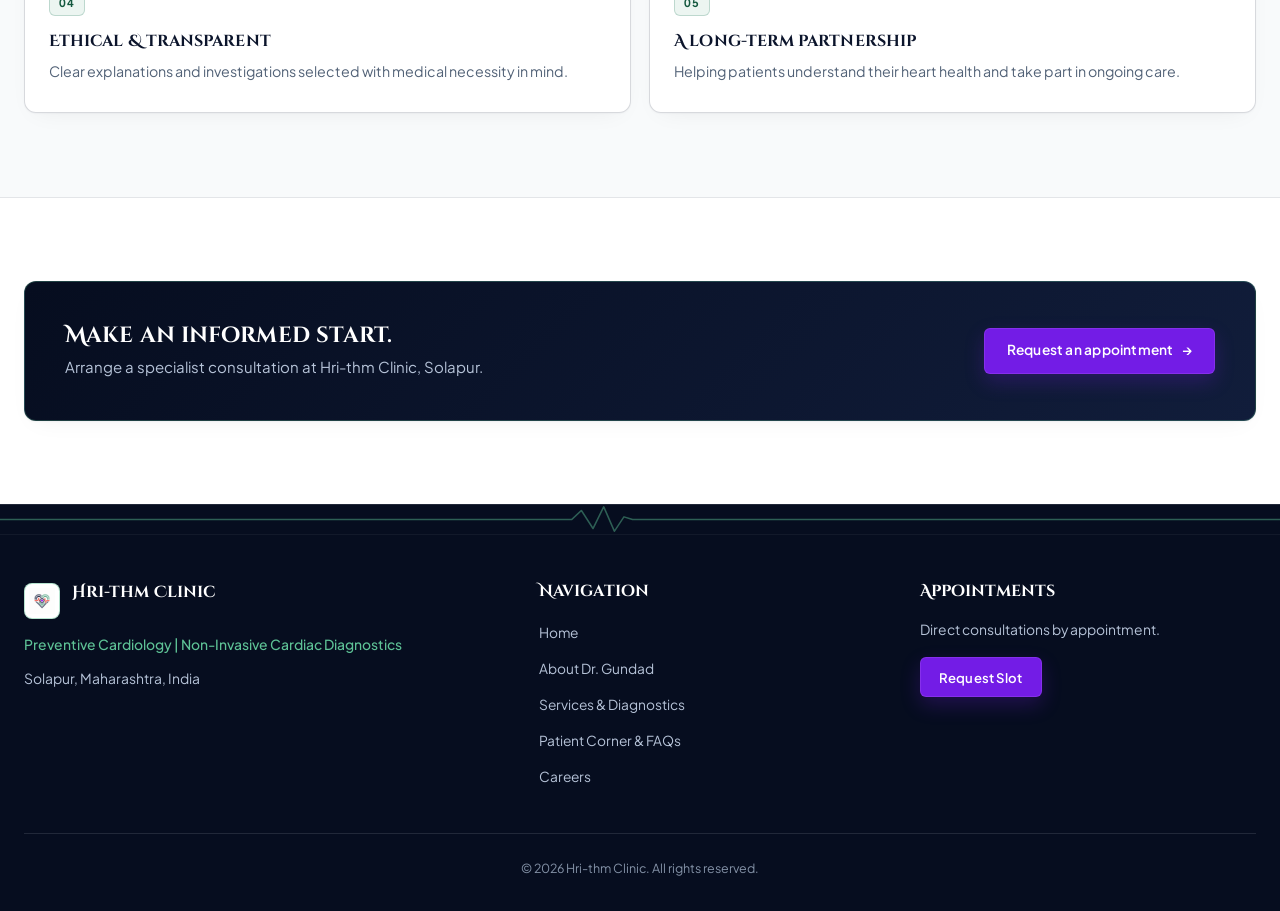
==== commit 52107a1c: "Changed layout and upgraded" ====
--- a/about.html
+++ b/about.html
@@ -9,29 +9,40 @@
   <link rel="icon" href="images/favicon.svg" type="image/svg+xml" />
   <link rel="preconnect" href="https://fonts.googleapis.com" />
   <link rel="preconnect" href="https://fonts.gstatic.com" crossorigin />
-  <link href="https://fonts.googleapis.com/css2?family=Cinzel+Decorative:wght@700&family=Plus+Jakarta+Sans:wght@400;500;600;700&display=swap" rel="stylesheet" />
+  <link href="https://fonts.googleapis.com/css2?family=Cinzel+Decorative:wght@400;700&family=Plus+Jakarta+Sans:wght@400;500;600;700&display=swap" rel="stylesheet" />
   <link rel="stylesheet" href="css/styles.css" />
 </head>
-<body>
+<body class="about-page">
   <a class="skip-link" href="#main-content">Skip to content</a>
   <div id="site-header"></div>
   <main id="main-content">
-    <section class="page-hero">
+    <section class="page-hero page-hero-split">
+      <div class="hero-ecg-bg" aria-hidden="true">
+        <svg viewBox="0 0 1440 220" fill="none" preserveAspectRatio="none">
+          <path d="M0 130H340L370 130L392 88L416 168L442 42L468 182L490 112L510 130H880L910 130L932 95L955 162L980 54L1006 176L1026 116L1044 130H1440" />
+        </svg>
+      </div>
       <div class="container hero-grid">
         <div class="hero-content">
           <span class="hero-tag">Meet your cardiologist</span>
           <h1>Care shaped by experience, guided by listening.</h1>
-          <p class="hero-lead">Dr. Pankaj S. Gundad · Founder, Hri-thm Clinic</p>
+          <p class="hero-lead important-note">Dr. Pankaj S. Gundad · Founder, Hri-thm Clinic</p>
           <p>A non-invasive cardiologist with over 14 years of experience, Dr. Gundad focuses on early detection, careful cardiac assessment, and helping people understand their heart health.</p>
           <div class="hero-actions">
             <a href="book-appointment.html" class="btn btn-violet">Book an appointment <span aria-hidden="true">→</span></a>
-            <a href="services.html" class="btn btn-outline-green">Explore services</a>
+            <a href="services.html" class="btn btn-ghost-light">Explore services <span aria-hidden="true">↗</span></a>
           </div>
         </div>
         <aside class="hero-card-preview" aria-label="Qualifications and experience">
-          <img src="images/dr-pankaj-gundad.jpeg" alt="Dr. Pankaj S. Gundad" />
-          <h2>Dr. Pankaj S. Gundad</h2>
-          <p>Preventive &amp; non-invasive cardiology</p>
+          <div class="dossier-header">
+            <div class="doctor-avatar-ring">
+              <img src="images/dr-pankaj-gundad.jpeg" alt="Dr. Pankaj S. Gundad" />
+            </div>
+            <div>
+              <h2>Dr. Pankaj S. Gundad</h2>
+              <p>Preventive &amp; non-invasive cardiology</p>
+            </div>
+          </div>
           <div class="badge-list">
             <span class="badge">MBBS · D.Y. Patil</span>
             <span class="badge">PGDCC · Narayana Health</span>
@@ -41,18 +52,22 @@
       </div>
     </section>
 
-    <section class="content-section">
-      <div class="container content-narrow content-copy">
-        <span class="eyebrow">A thoughtful approach</span>
-        <h2>Care that starts with understanding.</h2>
-        <p>Dr. Gundad’s clinical work spans non-invasive cardiac evaluation, including ECG, adult transthoracic echocardiography, Holter monitoring, treadmill stress testing, and advanced strain imaging.</p>
-        <p>His experience serving patients in the UK, the Cayman Islands, and Nairobi informs a practical, patient-centered approach: take time to understand the person, explain findings clearly, and recommend investigations based on clinical need.</p>
+    <section class="content-section content-section-light">
+      <div class="container editorial-split">
+        <div class="editorial-heading">
+          <span class="eyebrow">A thoughtful approach</span>
+          <h2>Care that starts with understanding.</h2>
+        </div>
+        <div class="content-copy editorial-body">
+          <p>Dr. Gundad’s clinical work spans non-invasive cardiac evaluation, including ECG, adult transthoracic echocardiography, Holter monitoring, treadmill stress testing, and advanced strain imaging.</p>
+          <p>His experience serving patients in the UK, the Cayman Islands, and Nairobi informs a practical, patient-centered approach: take time to understand the person, explain findings clearly, and recommend investigations based on clinical need.</p>
+        </div>
       </div>
     </section>
 
     <section class="content-section content-section-tinted">
       <div class="container">
-        <div class="section-header">
+        <div class="section-header section-header-left">
           <span class="eyebrow">The Hri-thm approach</span>
           <h2>Principles behind every consultation.</h2>
           <p>Clear communication and careful evaluation, at every step.</p>
@@ -82,13 +97,15 @@
       </div>
     </section>
 
-    <section class="content-section">
-      <div class="container inline-cta">
-        <div>
-          <h2>Make an informed start.</h2>
-          <p>Arrange a specialist consultation at Hri-thm Clinic, Solapur.</p>
+    <section class="content-section content-section-light">
+      <div class="container">
+        <div class="inline-cta">
+          <div>
+            <h2>Make an informed start.</h2>
+            <p>Arrange a specialist consultation at Hri-thm Clinic, Solapur.</p>
+          </div>
+          <a href="book-appointment.html" class="btn btn-violet">Request an appointment <span aria-hidden="true">→</span></a>
         </div>
-        <a href="book-appointment.html" class="btn btn-violet">Request an appointment <span aria-hidden="true">→</span></a>
       </div>
     </section>
   </main>
--- a/css/styles.css
+++ b/css/styles.css
@@ -1,45 +1,101 @@
+/* ==========================================================================
+   Hri-thm Clinic — Minimalistic Clinical Brand Design System
+   Typography: Cinzel Decorative (Headings & Important Notes) + Plus Jakarta Sans
+   Grid & Scale: 4px/8px Clinical Spacing Scale · Modular Type Scale
+   ========================================================================== */
+
 :root {
-  color-scheme: dark;
-  --navy: #0B132B;
-  --navy-deep: #080F23;
-  --navy-raised: #131E3D;
-  --navy-soft: #1A294A;
-  --green: #53AA81;
-  --green-bright: #69C295;
-  --green-muted: rgba(83, 170, 129, 0.13);
-  --violet: #9F00FF;
-  --violet-hover: #B733FF;
-  --text: #F1F5F9;
-  --muted: #A7B3C5;
+  color-scheme: light;
+
+  /* Core Brand Palette — Derived from Hri-thm Clinic Identity */
+  --navy-deep: #060D1F;
+  --navy: #0B142B;
+  --navy-raised: #111D3B;
+  --navy-soft: #17274E;
+
+  /* Clinical Light Surfaces */
+  --clinical-white: #FFFFFF;
+  --alabaster: #F8FAFB;
+  --porcelain: #F1F5F7;
+  --sage-wash: #ECF5F1;
+  --sage-tint: #F3F9F6;
+
+  /* Medical Emerald & Royal Violet Accents */
+  --emerald-deep: #13583E;
+  --emerald: #197252;
+  --emerald-mid: #238B65;
+  --emerald-bright: #5EC296;
+  --emerald-soft: rgba(25, 114, 82, 0.08);
+  --emerald-soft-dark: rgba(94, 194, 150, 0.14);
+
+  --violet: #731CE6;
+  --violet-hover: #5E14C2;
+  --violet-bright: #A855F7;
+  --violet-soft: rgba(115, 28, 230, 0.06);
+
+  /* Ink & Architectural Hairlines */
+  --text-light: #F8FAFC;
+  --muted-light: #B6C3D8;
+  --text-dark: #0B142B;
+  --body-dark: #334155;
+  --muted-dark: #526277;
+
+  --line-dark: rgba(226, 232, 240, 0.12);
+  --line-dark-strong: rgba(94, 194, 150, 0.28);
+  --line-light: rgba(11, 20, 43, 0.09);
+  --line-light-strong: rgba(11, 20, 43, 0.16);
+
+  /* Legacy Variable Compatibility */
+  --green: var(--emerald-mid);
+  --green-bright: var(--emerald-bright);
+  --text: var(--text-dark);
+  --muted: var(--muted-dark);
+  --text-muted: var(--muted-light);
   --bg-dark: var(--navy);
   --card-bg: var(--navy-raised);
-  --brand-green: var(--green);
-  --text-muted: var(--muted);
-  --line: rgba(148, 163, 184, 0.16);
+  --brand-green: var(--emerald);
+
+  /* Typography */
   --font-heading: 'Cinzel Decorative', Georgia, serif;
-  --font-body: 'TT Drugs', 'Plus Jakarta Sans', Arial, sans-serif;
-  --container: 1180px;
-}
-
-* {
+  --font-body: 'Plus Jakarta Sans', -apple-system, BlinkMacSystemFont, 'Segoe UI', sans-serif;
+
+  /* Spacing & Layout Scales */
+  --container: 1240px;
+
+  --radius-xs: 6px;
+  --radius-sm: 8px;
+  --radius-md: 12px;
+  --radius-lg: 16px;
+
+  /* Restrained Architectural Elevation */
+  --shadow-subtle: 0 1px 2px rgba(11, 20, 43, 0.04), 0 8px 24px -12px rgba(11, 20, 43, 0.08);
+  --shadow-hover: 0 2px 4px rgba(11, 20, 43, 0.04), 0 18px 36px -14px rgba(11, 20, 43, 0.14);
+  --shadow-dark: 0 24px 60px -12px rgba(3, 7, 18, 0.5);
+}
+
+/* Base Reset */
+*,
+*::before,
+*::after {
   box-sizing: border-box;
 }
 
 html {
   scroll-behavior: smooth;
+  scroll-padding-top: 112px;
 }
 
 body {
   min-width: 320px;
   margin: 0;
   overflow-x: hidden;
-  background:
-    radial-gradient(ellipse at 82% 4%, rgba(83, 170, 129, 0.07), transparent 28rem),
-    var(--navy);
-  color: var(--text);
+  background: var(--clinical-white);
+  color: var(--text-dark);
   font-family: var(--font-body);
   font-size: 16px;
   line-height: 1.7;
+  -webkit-font-smoothing: antialiased;
+  -moz-osx-font-smoothing: grayscale;
 }
 
 body,
@@ -56,7 +112,8 @@
 }
 
 a {
-  color: var(--green-bright);
+  color: var(--emerald);
+  transition: color 180ms ease, opacity 180ms ease, border-color 180ms ease;
 }
 
 a:focus-visible,
@@ -65,73 +122,154 @@
 select:focus-visible,
 textarea:focus-visible,
 summary:focus-visible {
-  outline: 3px solid var(--violet);
-  outline-offset: 4px;
-}
-
+  outline: 2px solid var(--violet);
+  outline-offset: 3px;
+}
+
+/* Headings & Important Notes — Cinzel Decorative */
 h1,
 h2,
 h3,
 h4,
-.brand-font {
+.brand-font,
+.brand-logo span,
+.intro-kicker,
+.section-title,
+.faq-item summary,
+.important-note {
+  font-family: var(--font-heading);
+}
+
+h1,
+h2,
+h3,
+h4 {
   margin-top: 0;
-  color: var(--text);
-  font-family: var(--font-heading);
   font-weight: 700;
-  line-height: 1.25;
+  line-height: 1.2;
+  letter-spacing: 0.005em;
 }
 
 h1 {
-  font-size: clamp(2.2rem, 5vw, 4.25rem);
+  font-size: clamp(2.2rem, 4.2vw, 3.85rem);
 }
 
 h2 {
-  font-size: clamp(1.7rem, 3.2vw, 2.65rem);
+  font-size: clamp(1.55rem, 2.6vw, 2.3rem);
 }
 
 h3 {
-  font-size: 1.2rem;
+  font-size: 1.1rem;
 }
 
 p {
   margin-top: 0;
-  color: var(--muted);
-}
-
+}
+
+/* Important Notes Styling */
+.important-note {
+  font-family: var(--font-heading);
+  font-weight: 400;
+  letter-spacing: 0.015em;
+  line-height: 1.78;
+}
+
+.important-note strong {
+  font-weight: 700;
+}
+
+/* Layout Container */
 .container {
   width: min(var(--container), calc(100% - 3rem));
   margin-inline: auto;
 }
 
+/* Skip Link */
 .skip-link {
   position: absolute;
   z-index: 2000;
   top: -4rem;
   left: 1rem;
-  padding: 0.65rem 1rem;
-  border-radius: 0 0 8px 8px;
-  background: var(--green);
-  color: var(--navy);
+  padding: 0.65rem 1.1rem;
+  border-radius: 0 0 var(--radius-xs) var(--radius-xs);
+  background: var(--emerald-bright);
+  color: var(--navy-deep);
   font-weight: 700;
+  text-decoration: none;
 }
 
 .skip-link:focus {
   top: 0;
 }
 
-header {
+/* ==========================================================================
+   Site Header — Clinical Utility Bar + Sticky Minimal Navigation
+   ========================================================================== */
+.site-header {
   position: sticky;
   z-index: 1000;
   top: 0;
-  border-bottom: 1px solid var(--line);
-  background: rgba(11, 19, 43, 0.94);
+  border-bottom: 1px solid var(--line-dark);
+  background: rgba(6, 13, 31, 0.94);
   backdrop-filter: blur(18px);
+  -webkit-backdrop-filter: blur(18px);
+  transition: background 220ms ease, box-shadow 220ms ease, border-color 220ms ease;
+}
+
+.site-header.is-scrolled {
+  background: rgba(6, 13, 31, 0.98);
+  border-bottom-color: rgba(94, 194, 150, 0.24);
+  box-shadow: 0 12px 32px rgba(4, 9, 24, 0.24);
+}
+
+.clinical-utility-bar {
+  border-bottom: 1px solid rgba(255, 255, 255, 0.07);
+  background: rgba(4, 9, 22, 0.72);
+  color: var(--muted-light);
+  font-size: 0.72rem;
+  font-weight: 500;
+  letter-spacing: 0.04em;
+}
+
+.utility-bar-inner {
+  display: flex;
+  min-height: 34px;
+  align-items: center;
+  justify-content: space-between;
+  gap: 1rem;
+}
+
+.utility-meta {
+  display: inline-flex;
+  align-items: center;
+  gap: 0.55rem;
+}
+
+.utility-pulse {
+  width: 6px;
+  height: 6px;
+  border-radius: 50%;
+  background: var(--emerald-bright);
+  box-shadow: 0 0 0 3px rgba(94, 194, 150, 0.18);
+}
+
+.utility-location {
+  display: inline-flex;
+  align-items: center;
+  gap: 1rem;
+  color: #9FB0C9;
+}
+
+.utility-divider {
+  width: 1px;
+  height: 12px;
+  background: rgba(255, 255, 255, 0.16);
 }
 
 .nav-wrapper {
   position: relative;
   display: flex;
-  min-height: 82px;
+  min-height: 74px;
   align-items: center;
   justify-content: space-between;
   gap: 1.5rem;
@@ -141,57 +279,97 @@
   display: inline-flex;
   flex: 0 0 auto;
   align-items: center;
-  gap: 0.7rem;
-  color: var(--text);
+  gap: 0.8rem;
+  color: var(--text-light);
   text-decoration: none;
 }
 
-.brand-logo img {
-  width: 43px;
-  height: 43px;
-  padding: 3px;
-  border: 1px solid rgba(83, 170, 129, 0.3);
-  border-radius: 50%;
-  background: #fff;
+.brand-mark {
+  display: grid;
+  width: 40px;
+  height: 40px;
+  padding: 4px;
+  place-items: center;
+  border: 1px solid rgba(94, 194, 150, 0.45);
+  border-radius: 10px;
+  background: var(--clinical-white);
+  transition: transform 200ms ease, border-color 200ms ease;
+}
+
+.brand-logo:hover .brand-mark {
+  transform: translateY(-1px);
+  border-color: var(--emerald-bright);
+}
+
+.brand-mark img {
+  width: 100%;
+  height: 100%;
   object-fit: contain;
 }
 
-.brand-logo span {
-  font-family: var(--font-heading);
-  font-size: 1rem;
+.brand-mark-sm {
+  width: 36px;
+  height: 36px;
+  border-radius: 8px;
+}
+
+.brand-logo span:last-child {
+  font-size: 1.05rem;
   font-weight: 700;
-  letter-spacing: -0.035em;
+  letter-spacing: 0.03em;
 }
 
 .nav-links {
   display: flex;
   align-items: center;
-  gap: clamp(0.75rem, 1.6vw, 1.5rem);
+  gap: clamp(1rem, 2vw, 1.9rem);
   margin: 0;
   padding: 0;
   list-style: none;
 }
 
-.nav-links a {
-  color: #D8E0EB;
-  font-size: 0.83rem;
+.nav-links a:not(.btn) {
+  position: relative;
+  padding-block: 0.4rem;
+  color: #CFD9E8;
+  font-size: 0.84rem;
   font-weight: 600;
   text-decoration: none;
-  transition: color 180ms ease, background 180ms ease;
-}
-
-.nav-links a:hover,
-.nav-links a.active:not(.btn) {
-  color: var(--green-bright);
+  letter-spacing: 0.015em;
+  transition: color 180ms ease;
+}
+
+.nav-links a:not(.btn)::after {
+  position: absolute;
+  right: 0;
+  bottom: -2px;
+  left: 0;
+  height: 2px;
+  border-radius: 2px;
+  background: var(--emerald-bright);
+  transform: scaleX(0);
+  transform-origin: left;
+  transition: transform 200ms ease;
+  content: "";
+}
+
+.nav-links a:not(.btn):hover,
+.nav-links a:not(.btn).active {
+  color: var(--clinical-white);
+}
+
+.nav-links a:not(.btn):hover::after,
+.nav-links a:not(.btn).active::after {
+  transform: scaleX(1);
 }
 
 .nav-toggle {
   display: none;
-  width: 44px;
-  height: 44px;
-  padding: 10px;
-  border: 1px solid rgba(83, 170, 129, 0.35);
-  border-radius: 8px;
+  width: 42px;
+  height: 42px;
+  padding: 9px;
+  border: 1px solid rgba(94, 194, 150, 0.35);
+  border-radius: var(--radius-xs);
   background: var(--navy-raised);
   cursor: pointer;
 }
@@ -199,670 +377,809 @@
 .nav-toggle span {
   display: block;
   width: 100%;
-  height: 2px;
-  margin: 4px 0;
+  height: 1.5px;
+  margin: 5px 0;
   border-radius: 2px;
-  background: var(--text);
-}
-
+  background: var(--text-light);
+  transition: transform 200ms ease, opacity 200ms ease;
+}
+
+.site-header.mobile-nav-open .nav-toggle span:nth-child(1) {
+  transform: translateY(6.5px) rotate(45deg);
+}
+
+.site-header.mobile-nav-open .nav-toggle span:nth-child(2) {
+  opacity: 0;
+}
+
+.site-header.mobile-nav-open .nav-toggle span:nth-child(3) {
+  transform: translateY(-6.5px) rotate(-45deg);
+}
+
+/* ==========================================================================
+   Buttons & Interactive Links
+   ========================================================================== */
 .btn {
   display: inline-flex;
-  min-height: 48px;
+  min-height: 46px;
   align-items: center;
   justify-content: center;
   gap: 0.55rem;
-  padding: 0.75rem 1.25rem;
+  padding: 0.72rem 1.35rem;
   border: 1px solid transparent;
-  border-radius: 6px;
-  font-size: 0.88rem;
-  font-weight: 700;
+  border-radius: var(--radius-xs);
+  font-size: 0.86rem;
+  font-weight: 600;
   line-height: 1.2;
+  letter-spacing: 0.015em;
   text-align: center;
   text-decoration: none;
   cursor: pointer;
-  transition: background 180ms ease, border-color 180ms ease, transform 180ms ease, box-shadow 180ms ease;
+  transition: background 180ms ease, border-color 180ms ease, transform 180ms ease, box-shadow 180ms ease, color 180ms ease;
 }
 
 .btn:hover {
-  transform: translateY(-2px);
+  transform: translateY(-1px);
+}
+
+.btn-nav {
+  min-height: 40px;
+  padding: 0.55rem 1.1rem;
+  font-size: 0.82rem;
+}
+
+.btn-sm {
+  min-height: 40px;
+  padding: 0.55rem 1.15rem;
+  font-size: 0.82rem;
 }
 
 .btn-violet {
-  border-color: var(--violet);
+  border-color: rgba(168, 85, 247, 0.35);
   background: var(--violet);
-  color: #fff;
-  box-shadow: 0 8px 24px rgba(159, 0, 255, 0.2);
+  color: var(--clinical-white);
+  box-shadow: 0 8px 20px rgba(115, 28, 230, 0.24);
 }
 
 .btn-violet:hover {
-  border-color: var(--violet-hover);
+  border-color: rgba(216, 180, 254, 0.5);
   background: var(--violet-hover);
-  color: #fff;
-  box-shadow: 0 10px 28px rgba(159, 0, 255, 0.32);
+  color: var(--clinical-white);
+  box-shadow: 0 12px 26px rgba(115, 28, 230, 0.34);
+}
+
+.btn-ghost-light {
+  border-color: rgba(248, 250, 252, 0.22);
+  background: rgba(255, 255, 255, 0.03);
+  color: var(--text-light);
+}
+
+.btn-ghost-light:hover {
+  border-color: var(--emerald-bright);
+  background: rgba(94, 194, 150, 0.1);
+  color: var(--clinical-white);
 }
 
 .btn-outline-green {
-  border-color: var(--green);
+  border-color: var(--emerald-bright);
   background: transparent;
-  color: var(--green-bright);
+  color: var(--emerald-bright);
 }
 
 .btn-outline-green:hover {
-  background: var(--green-muted);
-}
-
-section {
-  padding-block: clamp(3.5rem, 7vw, 6rem);
-}
-
-.hero,
+  background: var(--emerald-soft-dark);
+}
+
+.btn-light {
+  display: inline-flex;
+  min-height: 46px;
+  flex: 0 0 auto;
+  align-items: center;
+  justify-content: center;
+  gap: 0.55rem;
+  padding: 0.75rem 1.4rem;
+  border: 1px solid var(--emerald-bright);
+  border-radius: var(--radius-xs);
+  background: var(--emerald-bright);
+  color: var(--navy-deep);
+  font-size: 0.86rem;
+  font-weight: 700;
+  text-decoration: none;
+  box-shadow: 0 8px 22px rgba(94, 194, 150, 0.22);
+  transition: background 180ms ease, transform 180ms ease, box-shadow 180ms ease;
+}
+
+.btn-light:hover {
+  transform: translateY(-1px);
+  background: #73D0A7;
+  color: var(--navy-deep);
+  box-shadow: 0 12px 28px rgba(94, 194, 150, 0.3);
+}
+
+.text-link,
+.intro-link {
+  display: inline-flex;
+  align-items: center;
+  gap: 0.45rem;
+  color: var(--emerald);
+  font-size: 0.86rem;
+  font-weight: 700;
+  text-decoration: none;
+}
+
+.text-link:hover,
+.intro-link:hover {
+  color: var(--violet);
+}
+
+/* ==========================================================================
+   Eyebrows & Section Headings
+   ========================================================================== */
+.hero-tag,
+.eyebrow,
+.home-eyebrow {
+  display: inline-flex;
+  align-items: center;
+  gap: 0.55rem;
+  margin-bottom: 1rem;
+  font-size: 0.72rem;
+  font-weight: 700;
+  letter-spacing: 0.14em;
+  line-height: 1.5;
+  text-transform: uppercase;
+}
+
+.hero-tag,
+.home-hero .home-eyebrow,
+.home-cta .home-eyebrow {
+  color: var(--emerald-bright);
+}
+
+.eyebrow,
+.content-section-light .home-eyebrow,
+.home-services .home-eyebrow,
+.home-finder .home-eyebrow {
+  color: var(--emerald);
+}
+
+.hero-tag::before,
+.eyebrow::before,
+.eyebrow-dot {
+  width: 6px;
+  height: 6px;
+  flex: 0 0 auto;
+  border-radius: 50%;
+  background: var(--emerald-bright);
+  box-shadow: 0 0 0 3px rgba(94, 194, 150, 0.2);
+  content: "";
+}
+
+.content-section-light .eyebrow::before,
+.home-services .eyebrow-dot,
+.home-finder .eyebrow-dot {
+  background: var(--emerald);
+  box-shadow: 0 0 0 3px rgba(25, 114, 82, 0.14);
+}
+
+/* ==========================================================================
+   Hero Banners (Home + Inner Pages)
+   ========================================================================== */
+.home-hero,
 .page-hero {
   position: relative;
   overflow: hidden;
-  padding-block: clamp(3.5rem, 7vw, 6rem);
-  border-bottom: 1px solid var(--line);
-  background:
-    radial-gradient(ellipse at 82% 30%, rgba(83, 170, 129, 0.12), transparent 32rem),
-    linear-gradient(120deg, var(--navy) 15%, #0e1a35 100%);
-}
-
+  padding-block: clamp(3.5rem, 6.5vw, 5.75rem);
+  background-color: var(--navy-deep);
+  background-image:
+    radial-gradient(ellipse at 86% 14%, rgba(94, 194, 150, 0.13), transparent 34rem),
+    radial-gradient(ellipse at 10% 90%, rgba(115, 28, 230, 0.11), transparent 30rem),
+    linear-gradient(rgba(255, 255, 255, 0.025) 1px, transparent 1px),
+    linear-gradient(90deg, rgba(255, 255, 255, 0.025) 1px, transparent 1px),
+    linear-gradient(145deg, #050B1B 0%, var(--navy) 55%, #0F1D3E 100%);
+  background-size: auto, auto, 48px 48px, 48px 48px, auto;
+  color: var(--text-light);
+}
+
+.page-hero {
+  padding-block: clamp(3rem, 5.5vw, 4.5rem);
+  border-bottom: 1px solid var(--line-dark);
+}
+
+.hero-ecg-bg {
+  position: absolute;
+  inset: auto 0 10% 0;
+  height: 150px;
+  pointer-events: none;
+  opacity: 0.12;
+}
+
+.hero-ecg-bg svg {
+  width: 100%;
+  height: 100%;
+}
+
+.hero-ecg-bg path {
+  stroke: var(--emerald-bright);
+  stroke-width: 1.5;
+  stroke-linecap: round;
+  stroke-linejoin: round;
+}
+
+.home-hero .container,
+.page-hero .container {
+  position: relative;
+  z-index: 1;
+}
+
+.home-hero h1,
+.page-hero h1 {
+  max-width: 720px;
+  margin-bottom: 1.2rem;
+  color: var(--clinical-white);
+}
+
+.home-hero h1 {
+  font-size: clamp(2.35rem, 4.5vw, 3.9rem);
+  line-height: 1.15;
+}
+
+.home-hero h1 span {
+  color: var(--emerald-bright);
+}
+
+.home-hero-copy > p,
+.page-hero p:not(.important-note) {
+  max-width: 580px;
+  margin-bottom: 1.75rem;
+  color: var(--muted-light);
+  font-size: 1.02rem;
+  line-height: 1.75;
+}
+
+.page-hero .hero-lead {
+  margin-bottom: 0.85rem;
+  color: var(--emerald-bright);
+  font-size: 0.96rem;
+  font-weight: 700;
+}
+
+.home-hero-grid,
 .hero-grid {
   display: grid;
-  grid-template-columns: minmax(0, 1.15fr) minmax(280px, 0.85fr);
-  align-items: center;
-  gap: clamp(2.5rem, 7vw, 6rem);
-}
-
-.hero-tag,
-.eyebrow {
-  display: inline-flex;
-  align-items: center;
-  gap: 0.55rem;
-  margin-bottom: 1rem;
-  color: var(--green-bright);
-  font-size: 0.75rem;
-  font-weight: 700;
-  letter-spacing: 0.13em;
-  line-height: 1.5;
-  text-transform: uppercase;
-}
-
-.hero-tag::before,
-.eyebrow::before {
-  width: 7px;
-  height: 7px;
-  border-radius: 50%;
-  background: var(--violet);
-  box-shadow: 0 0 0 4px rgba(159, 0, 255, 0.14);
-  content: "";
-}
-
-.hero h1,
-.page-hero h1 {
-  max-width: 780px;
-  margin-bottom: 1.25rem;
-  color: #fff;
-  font-size: clamp(2.2rem, 4.6vw, 3.8rem);
-}
-
-.hero-content > p,
-.page-hero p {
-  max-width: 650px;
-  margin-bottom: 1.5rem;
-  font-size: 1.02rem;
-}
-
-.hero-content .hero-lead {
-  color: var(--green-bright);
-  font-size: 1.05rem;
-  font-weight: 600;
-}
-
+  grid-template-columns: minmax(0, 1.15fr) minmax(300px, 0.85fr);
+  align-items: center;
+  gap: clamp(2.5rem, 5.5vw, 5rem);
+}
+
+.home-hero-actions,
 .hero-actions {
   display: flex;
   flex-wrap: wrap;
+  align-items: center;
+  gap: 0.85rem 1rem;
+}
+
+/* Important Note in Hero */
+.home-hero-note {
+  display: flex;
+  max-width: 580px;
+  align-items: center;
   gap: 0.85rem;
-}
-
-.hero-card-preview {
-  position: relative;
-  padding: clamp(1.5rem, 4vw, 2.5rem);
-  border: 1px solid rgba(83, 170, 129, 0.3);
-  border-radius: 12px;
-  background:
-    linear-gradient(145deg, rgba(83, 170, 129, 0.1), transparent 70%),
-    var(--navy-raised);
-  text-align: center;
-  box-shadow: 0 24px 70px rgba(0, 0, 0, 0.2);
-}
-
-.hero-card-preview img {
-  width: 136px;
-  height: 136px;
-  margin: 0 auto 1.2rem;
-  border: 3px solid var(--green);
-  border-radius: 50%;
-  background: var(--navy-soft);
-  object-fit: cover;
-  object-position: center 24%;
-}
-
-.hero-card-preview h3 {
-  margin-bottom: 0.45rem;
-}
-
-.hero-card-preview h2 {
-  margin-bottom: 0.45rem;
-  font-size: 1.25rem;
-}
-
-.hero-card-preview p {
-  margin-bottom: 0.6rem;
-  font-size: 0.88rem;
-}
-
-.badge-list {
-  display: flex;
-  flex-wrap: wrap;
-  justify-content: center;
-  gap: 0.5rem;
-  margin-top: 1rem;
-}
-
-.badge {
-  padding: 0.35rem 0.65rem;
-  border: 1px solid rgba(83, 170, 129, 0.35);
-  border-radius: 999px;
-  background: var(--green-muted);
-  color: #9DDBB9;
-  font-size: 0.7rem;
-  font-weight: 600;
-}
-
-.section-header {
-  max-width: 760px;
-  margin: 0 auto 2.5rem;
-  text-align: center;
-}
-
-.section-header h2 {
-  margin-bottom: 0.75rem;
-}
-
-.section-header p {
-  margin-bottom: 0;
-}
-
-.services-grid {
+  margin-top: 2rem;
+  padding: 0.85rem 1.15rem;
+  border: 1px solid rgba(94, 194, 150, 0.26);
+  border-left: 3px solid var(--emerald-bright);
+  border-radius: var(--radius-xs);
+  background: rgba(17, 29, 59, 0.74);
+  color: #E2EDF5;
+  font-size: 0.84rem;
+}
+
+.note-mark {
   display: grid;
-  grid-template-columns: repeat(auto-fit, minmax(min(100%, 250px), 1fr));
-  gap: 1.2rem;
-}
-
-.service-card {
-  position: relative;
-  padding: 1.6rem;
-  border: 1px solid rgba(83, 170, 129, 0.2);
-  border-radius: 9px;
-  background:
-    linear-gradient(145deg, rgba(83, 170, 129, 0.055), transparent 65%),
-    var(--navy-raised);
-  transition: border-color 200ms ease, transform 200ms ease, box-shadow 200ms ease;
-}
-
-.service-card:hover {
-  transform: translateY(-3px);
-  border-color: rgba(83, 170, 129, 0.58);
-  box-shadow: 0 18px 34px rgba(0, 0, 0, 0.16);
-}
-
-.service-card h3 {
-  margin-bottom: 0.65rem;
-  color: var(--text);
-  font-size: 1.05rem;
-}
-
-.service-card p {
-  margin-bottom: 0;
-  font-size: 0.88rem;
-  line-height: 1.75;
-}
-
-.service-icon {
-  display: grid;
-  width: 46px;
-  height: 46px;
-  margin-bottom: 1.1rem;
-  place-items: center;
-  border: 1px solid rgba(83, 170, 129, 0.25);
-  border-radius: 9px;
-  background: var(--green-muted);
-  color: var(--green-bright);
-}
-
-.home-page .home-hero {
-  padding-block: clamp(3.5rem, 7vw, 6.5rem);
-}
-
-.home-page .home-hero-grid {
-  display: grid;
-  grid-template-columns: minmax(0, 1.1fr) minmax(280px, 0.9fr);
-  align-items: center;
-  gap: clamp(2.5rem, 6vw, 6rem);
-}
-
-.home-page .home-hero-copy {
-  position: relative;
-  z-index: 1;
-}
-
-.home-eyebrow {
-  display: inline-flex;
-  align-items: center;
-  gap: 0.55rem;
-  margin-bottom: 1rem;
-  color: var(--green-bright);
-  font-size: 0.75rem;
-  font-weight: 700;
-  letter-spacing: 0.13em;
-  line-height: 1.5;
-  text-transform: uppercase;
-}
-
-.eyebrow-dot {
-  width: 7px;
-  height: 7px;
-  border-radius: 50%;
-  background: var(--violet);
-  box-shadow: 0 0 0 4px rgba(159, 0, 255, 0.14);
-}
-
-.home-page .home-hero h1 {
-  max-width: 700px;
-  font-size: clamp(2.65rem, 5.2vw, 4.35rem);
-  line-height: 1.22;
-}
-
-.home-page .home-hero h1 span,
-.accent-text {
-  color: var(--green-bright);
-}
-
-.home-page .home-hero-copy > p {
-  max-width: 590px;
-  font-size: 1.05rem;
-}
-
-.home-page .home-hero-actions {
-  display: flex;
-  flex-wrap: wrap;
-  align-items: center;
-  gap: 1rem 1.4rem;
-}
-
-.home-page .text-link,
-.home-page .intro-link {
-  display: inline-flex;
-  align-items: center;
-  gap: 0.5rem;
-  color: var(--green-bright);
-  font-size: 0.88rem;
-  font-weight: 700;
-  text-decoration: none;
-}
-
-.home-page .text-link:hover,
-.home-page .intro-link:hover {
-  color: #B4E9CA;
-}
-
-.home-page .home-hero-note {
-  display: flex;
-  align-items: center;
-  gap: 0.7rem;
-  margin-top: 2rem;
-  color: var(--muted);
-  font-size: 0.78rem;
-  font-weight: 600;
-}
-
-.home-page .note-mark {
-  display: grid;
-  width: 27px;
-  height: 27px;
+  width: 26px;
+  height: 26px;
   flex: 0 0 auto;
   place-items: center;
-  border-radius: 50%;
-  background: var(--green-muted);
-  color: var(--green-bright);
-  font-size: 1.1rem;
-}
-
-.home-page .home-hero-visual {
+  border: 1px solid rgba(94, 194, 150, 0.35);
+  border-radius: 6px;
+  background: var(--emerald-soft-dark);
+  color: var(--emerald-bright);
+  font-family: var(--font-body);
+  font-size: 1rem;
+  font-weight: 700;
+}
+
+/* Home Hero Visual — Minimalistic Clinical Portrait Dossier */
+.home-hero-visual {
   position: relative;
-  width: min(100%, 465px);
+  width: min(100%, 440px);
   margin-inline: auto;
-  padding: 0 1rem 1rem 0;
-}
-
-.home-page .portrait-frame {
+}
+
+.portrait-frame {
   position: relative;
-  height: clamp(390px, 43vw, 540px);
+  height: clamp(400px, 42vw, 510px);
   overflow: hidden;
-  border: 1px solid rgba(83, 170, 129, 0.28);
-  border-radius: 180px 180px 12px 12px;
+  border: 1px solid rgba(94, 194, 150, 0.3);
+  border-radius: var(--radius-md);
   background: var(--navy-raised);
-  box-shadow: 0 25px 70px rgba(0, 0, 0, 0.32);
-}
-
-.home-page .portrait-frame::after {
+  box-shadow: var(--shadow-dark);
+}
+
+.portrait-frame::before {
   position: absolute;
-  inset: 45% 0 0;
-  background: linear-gradient(180deg, transparent, rgba(8, 15, 35, 0.94));
+  z-index: 2;
+  top: 1.25rem;
+  right: 1rem;
+  width: 10px;
+  height: 54px;
+  background-image: repeating-linear-gradient(
+    to bottom,
+    rgba(94, 194, 150, 0.55) 0 1px,
+    transparent 1px 9px
+  );
+  pointer-events: none;
   content: "";
 }
 
-.home-page .portrait-frame img {
+.portrait-frame::after {
+  position: absolute;
+  inset: 46% 0 0;
+  background: linear-gradient(180deg, transparent 0%, rgba(5, 11, 27, 0.96) 100%);
+  content: "";
+}
+
+.portrait-frame img {
   width: 100%;
   height: 100%;
   object-fit: cover;
-  object-position: center 25%;
-}
-
-.home-page .portrait-caption {
+  object-position: center 20%;
+}
+
+.portrait-caption {
   position: absolute;
-  z-index: 1;
-  right: 1.4rem;
-  bottom: 1.4rem;
-  left: 1.4rem;
+  z-index: 2;
+  right: 1.25rem;
+  bottom: 1.25rem;
+  left: 1.25rem;
   display: flex;
   flex-direction: column;
-  gap: 0.2rem;
-}
-
-.home-page .caption-label {
-  color: #A6DBBE;
-  font-size: 0.65rem;
+  gap: 0.25rem;
+  padding-top: 0.9rem;
+  border-top: 1px solid rgba(255, 255, 255, 0.14);
+}
+
+.caption-label {
+  color: var(--emerald-bright);
+  font-family: var(--font-heading);
+  font-size: 0.66rem;
   font-weight: 700;
-  letter-spacing: 0.12em;
+  letter-spacing: 0.11em;
   text-transform: uppercase;
 }
 
-.home-page .portrait-caption strong {
-  color: #fff;
-  font-size: 1.05rem;
-}
-
-.home-page .portrait-caption > span:last-child {
-  color: #D4DCE6;
-  font-size: 0.78rem;
-}
-
-.home-page .experience-stamp {
+.portrait-caption strong {
+  color: var(--clinical-white);
+  font-family: var(--font-heading);
+  font-size: 1.12rem;
+}
+
+.portrait-caption > span:last-child {
+  color: #CBD7E8;
+  font-size: 0.8rem;
+  font-weight: 500;
+}
+
+.experience-stamp {
   position: absolute;
-  z-index: 2;
-  top: 18%;
-  left: -2rem;
-  display: flex;
-  align-items: center;
-  gap: 0.45rem;
-  padding: 0.75rem 1rem;
-  border: 1px solid rgba(83, 170, 129, 0.35);
-  border-radius: 9px;
-  background: var(--navy-raised);
-  box-shadow: 0 12px 34px rgba(0, 0, 0, 0.28);
-}
-
-.home-page .stamp-number {
-  color: var(--green-bright);
-  font-size: 1.85rem;
+  z-index: 3;
+  top: 1.25rem;
+  left: 1.25rem;
+  display: inline-flex;
+  align-items: center;
+  gap: 0.65rem;
+  padding: 0.65rem 0.95rem;
+  border: 1px solid rgba(94, 194, 150, 0.36);
+  border-radius: var(--radius-xs);
+  background: rgba(6, 13, 31, 0.88);
+  backdrop-filter: blur(12px);
+}
+
+.stamp-number {
+  color: var(--emerald-bright);
+  font-family: var(--font-heading);
+  font-size: 1.65rem;
   font-weight: 700;
   line-height: 1;
-}
-
-.home-page .stamp-number span {
-  color: var(--violet-hover);
+  font-variant-numeric: tabular-nums;
+}
+
+.stamp-number span {
+  color: var(--violet-bright);
   font-size: 1rem;
   vertical-align: top;
 }
 
-.home-page .stamp-copy {
-  color: var(--muted);
-  font-size: 0.66rem;
+.stamp-copy {
+  color: var(--muted-light);
+  font-size: 0.64rem;
   font-weight: 700;
-  line-height: 1.4;
+  line-height: 1.35;
+  letter-spacing: 0.08em;
   text-transform: uppercase;
 }
 
-.home-page .visual-accent {
+.visual-accent {
   position: absolute;
   z-index: -1;
-  right: -0.5rem;
-  bottom: -0.7rem;
-  width: 42%;
-  height: 35%;
-  border: 1px solid rgba(83, 170, 129, 0.38);
-  border-radius: 8px;
-}
-
-.home-page .hero-bottom-rule {
+  inset: 12px -12px -12px 12px;
+  border: 1px solid rgba(94, 194, 150, 0.24);
+  border-radius: var(--radius-md);
+}
+
+.hero-bottom-rule {
   position: absolute;
   right: 0;
   bottom: 0;
   left: 0;
-  height: 3px;
-  background: rgba(83, 170, 129, 0.16);
-}
-
-.home-page .hero-bottom-rule span {
+  height: 2px;
+  background: rgba(255, 255, 255, 0.07);
+}
+
+.hero-bottom-rule span {
   display: block;
-  width: 30%;
+  width: 32%;
   height: 100%;
-  background: var(--violet);
-}
-
+  background: linear-gradient(90deg, var(--violet), var(--emerald-bright));
+}
+
+/* About Page Physician Dossier Card */
+.hero-card-preview {
+  position: relative;
+  padding: clamp(1.5rem, 3vw, 2rem);
+  border: 1px solid rgba(94, 194, 150, 0.28);
+  border-radius: var(--radius-md);
+  background: linear-gradient(160deg, rgba(17, 29, 59, 0.94) 0%, rgba(8, 16, 36, 0.98) 100%);
+  text-align: left;
+  box-shadow: var(--shadow-dark);
+}
+
+.dossier-header {
+  display: flex;
+  align-items: center;
+  gap: 1.2rem;
+}
+
+.doctor-avatar-ring {
+  width: 88px;
+  height: 88px;
+  flex: 0 0 auto;
+  padding: 3px;
+  border: 1.5px solid var(--emerald-bright);
+  border-radius: var(--radius-sm);
+  background: rgba(94, 194, 150, 0.1);
+}
+
+.doctor-avatar-ring img {
+  width: 100%;
+  height: 100%;
+  border-radius: 5px;
+  object-fit: cover;
+  object-position: center 20%;
+}
+
+.hero-card-preview h2 {
+  margin-bottom: 0.25rem;
+  color: var(--clinical-white);
+  font-size: 1.2rem;
+}
+
+.hero-card-preview p {
+  margin-bottom: 0;
+  color: var(--muted-light);
+  font-size: 0.86rem;
+}
+
+.badge-list {
+  display: grid;
+  grid-template-columns: 1fr;
+  gap: 0;
+  margin-top: 1.35rem;
+  border-top: 1px solid var(--line-dark);
+}
+
+.badge {
+  display: flex;
+  align-items: center;
+  padding: 0.72rem 0;
+  border-bottom: 1px solid var(--line-dark);
+  color: #D9EFE3;
+  font-size: 0.82rem;
+  font-weight: 600;
+  letter-spacing: 0.01em;
+}
+
+.badge::before {
+  width: 6px;
+  height: 6px;
+  flex: 0 0 auto;
+  margin-right: 0.75rem;
+  border-radius: 50%;
+  background: var(--emerald-bright);
+  content: "";
+}
+
+.badge-light {
+  display: inline-flex;
+  justify-content: center;
+  padding: 0.45rem 0.9rem;
+  border: 1px solid rgba(25, 114, 82, 0.24);
+  border-radius: var(--radius-xs);
+  background: var(--sage-wash);
+  color: var(--emerald-deep);
+  font-size: 0.78rem;
+}
+
+.badge-light::before {
+  display: none;
+}
+
+/* Services Department Quick-Jump Pills */
+.department-pills {
+  display: flex;
+  flex-wrap: wrap;
+  gap: 0.6rem;
+  margin-top: 2rem;
+  padding-top: 1.5rem;
+  border-top: 1px solid var(--line-dark);
+}
+
+.dept-pill {
+  display: inline-flex;
+  align-items: center;
+  padding: 0.5rem 1rem;
+  border: 1px solid rgba(248, 250, 252, 0.16);
+  border-radius: var(--radius-xs);
+  background: rgba(255, 255, 255, 0.04);
+  color: #DCE6F3;
+  font-size: 0.78rem;
+  font-weight: 600;
+  letter-spacing: 0.04em;
+  font-variant-numeric: tabular-nums;
+  text-decoration: none;
+  transition: background 180ms ease, border-color 180ms ease, color 180ms ease;
+}
+
+.dept-pill:hover {
+  border-color: var(--emerald-bright);
+  background: rgba(94, 194, 150, 0.14);
+  color: var(--clinical-white);
+}
+
+/* ==========================================================================
+   Clinical Light Sections (Editorial Approach, Services, Finder)
+   ========================================================================== */
 .home-intro {
-  padding-block: 2.4rem;
-  border-block: 1px solid var(--line);
-  background: rgba(19, 30, 61, 0.7);
+  padding-block: 2.5rem;
+  border-bottom: 1px solid var(--line-light);
+  background: var(--clinical-white);
 }
 
 .intro-grid {
   display: grid;
-  grid-template-columns: 0.8fr 1.45fr auto;
-  align-items: center;
-  gap: 2rem;
+  grid-template-columns: 0.85fr 1.45fr auto;
+  align-items: center;
+  gap: 2.25rem;
 }
 
 .intro-kicker {
   margin: 0;
-  color: var(--text);
-  font-family: var(--font-heading);
-  font-size: 1.05rem;
+  padding-right: 1.75rem;
+  border-right: 1px solid var(--line-light);
+  color: var(--text-dark);
+  font-size: 1.06rem;
   font-weight: 700;
-  line-height: 1.55;
+  line-height: 1.5;
 }
 
 .intro-copy {
-  max-width: 650px;
+  max-width: 620px;
   margin: 0;
-  font-size: 0.87rem;
-}
-
+  color: var(--muted-dark);
+  font-size: 0.94rem;
+}
+
+/* Home Services — Architectural Matrix */
 .home-services {
   padding-block: clamp(4rem, 7vw, 6rem);
-  background: var(--green);
-}
-
-.home-section-heading .home-eyebrow {
-  color: var(--navy);
-}
-
-.home-section-heading .text-link,
-.home-section-heading .mobile-link {
-  color: var(--navy);
-}
-
-.home-section-heading .text-link:hover,
-.home-section-heading .mobile-link:hover,
-.home-services .mobile-link:hover {
-  color: var(--navy);
-  text-decoration: underline;
-  text-decoration-color: var(--violet);
-  text-underline-offset: 4px;
-}
-
-.home-section-heading h2 {
-  color: var(--navy);
+  background: var(--alabaster);
 }
 
 .section-heading {
   display: flex;
-  align-items: end;
+  align-items: flex-end;
   justify-content: space-between;
   gap: 2rem;
-  margin-bottom: 2rem;
+  margin-bottom: 2.5rem;
 }
 
 .section-heading h2 {
-  max-width: 720px;
+  max-width: 660px;
   margin: 0;
+  color: var(--text-dark);
 }
 
 .home-service-grid {
   display: grid;
   grid-template-columns: repeat(4, minmax(0, 1fr));
-  gap: 1rem;
+  gap: 1px;
+  border: 1px solid var(--line-light);
+  border-radius: var(--radius-md);
+  background: var(--line-light);
+  overflow: hidden;
+  box-shadow: var(--shadow-subtle);
 }
 
 .home-service-card {
   position: relative;
-  min-height: 285px;
-  padding: 1.45rem 1.3rem;
-  border: 1px solid rgba(11, 19, 43, 0.18);
-  border-radius: 9px;
-  background: linear-gradient(145deg, rgba(83, 170, 129, 0.08), transparent 66%), var(--navy);
-  transition: transform 180ms ease, border-color 180ms ease, box-shadow 180ms ease;
+  display: flex;
+  flex-direction: column;
+  min-height: 290px;
+  padding: 2rem 1.65rem 1.75rem;
+  background: var(--clinical-white);
+  transition: background 200ms ease;
+}
+
+.home-service-card::before {
+  position: absolute;
+  top: 0;
+  right: 0;
+  left: 0;
+  height: 3px;
+  background: linear-gradient(90deg, var(--emerald), var(--violet));
+  transform: scaleX(0);
+  transform-origin: left;
+  transition: transform 240ms ease;
+  content: "";
 }
 
 .home-service-card:hover {
-  transform: translateY(-4px);
-  border-color: var(--violet);
-  box-shadow: 0 18px 38px rgba(0, 0, 0, 0.18);
+  background: var(--sage-tint);
+}
+
+.home-service-card:hover::before {
+  transform: scaleX(1);
+}
+
+.service-card-top {
+  display: flex;
+  align-items: center;
+  justify-content: space-between;
+  margin-bottom: 1.5rem;
 }
 
 .service-index {
-  position: absolute;
-  top: 1.35rem;
-  right: 1.2rem;
-  color: #9BAAC0;
-  font-size: 0.68rem;
+  color: #8293A8;
+  font-size: 0.74rem;
   font-weight: 700;
-  letter-spacing: 0.08em;
+  letter-spacing: 0.1em;
+  font-variant-numeric: tabular-nums;
 }
 
 .home-service-icon {
   display: grid;
-  width: 46px;
-  height: 46px;
-  margin-bottom: 1.2rem;
+  width: 44px;
+  height: 44px;
   place-items: center;
-  border: 1px solid rgba(83, 170, 129, 0.25);
-  border-radius: 9px;
-  background: var(--green-muted);
-  color: var(--green-bright);
+  border: 1px solid rgba(25, 114, 82, 0.2);
+  border-radius: 10px;
+  background: var(--sage-wash);
+  color: var(--emerald);
 }
 
 .home-service-icon svg {
-  width: 25px;
-  height: 25px;
+  width: 22px;
+  height: 22px;
   stroke: currentColor;
   stroke-linecap: round;
   stroke-linejoin: round;
-  stroke-width: 1.7;
+  stroke-width: 1.75;
 }
 
 .home-service-card h3 {
   margin-bottom: 0.65rem;
-  font-size: 1rem;
+  color: var(--text-dark);
+  font-size: 1.05rem;
 }
 
 .home-service-card p {
-  margin-bottom: 1rem;
-  font-size: 0.78rem;
-  line-height: 1.75;
+  margin-bottom: 1.35rem;
+  color: var(--muted-dark);
+  font-size: 0.88rem;
+  line-height: 1.7;
 }
 
 .home-service-card a {
   display: inline-flex;
+  align-items: center;
   gap: 0.45rem;
-  color: var(--green-bright);
-  font-size: 0.75rem;
+  margin-top: auto;
+  color: var(--emerald);
+  font-size: 0.82rem;
   font-weight: 700;
   text-decoration: none;
 }
 
 .home-service-card a:hover {
-  color: var(--green-bright);
-  text-decoration: underline;
-  text-decoration-color: var(--violet);
-  text-underline-offset: 4px;
-}
-
-.home-services .mobile-link {
-  color: var(--navy);
+  color: var(--violet);
 }
 
 .mobile-link {
   display: none;
 }
 
+/* ==========================================================================
+   Interactive Heart-Test Guide (Home Finder)
+   ========================================================================== */
 .home-finder {
-  padding-block: 0 clamp(4rem, 7vw, 6rem);
+  padding-block: clamp(4rem, 7vw, 6rem);
+  border-top: 1px solid var(--line-light);
+  background: var(--clinical-white);
 }
 
 .finder-panel {
   display: grid;
-  grid-template-columns: 0.95fr 1.05fr;
+  grid-template-columns: 0.92fr 1.08fr;
   align-items: start;
-  gap: clamp(2rem, 5vw, 5rem);
-  padding: clamp(1.7rem, 5vw, 3.5rem);
-  border: 1px solid rgba(83, 170, 129, 0.28);
-  border-radius: 12px;
-  background: linear-gradient(120deg, rgba(83, 170, 129, 0.1), transparent 70%), var(--navy-raised);
+  gap: clamp(2rem, 5vw, 4.5rem);
+  padding: clamp(1.75rem, 4.5vw, 3.25rem);
+  border: 1px solid var(--line-light-strong);
+  border-radius: var(--radius-md);
+  background: var(--alabaster);
+  box-shadow: var(--shadow-subtle);
 }
 
 .finder-copy h2 {
-  max-width: 490px;
+  max-width: 460px;
   margin-bottom: 1rem;
-}
-
-.finder-copy > p {
-  max-width: 490px;
-  font-size: 0.86rem;
-}
-
-.finder-copy .finder-disclaimer {
-  margin-top: 1rem;
-  padding-left: 0.8rem;
-  border-left: 2px solid var(--violet);
-  font-size: 0.74rem;
+  color: var(--text-dark);
+}
+
+.finder-copy > p:not(.finder-disclaimer) {
+  max-width: 460px;
+  color: var(--muted-dark);
+  font-size: 0.94rem;
+}
+
+.finder-disclaimer {
+  margin-top: 1.5rem;
+  margin-bottom: 0;
+  padding: 1rem 1.15rem;
+  border: 1px solid rgba(115, 28, 230, 0.18);
+  border-left: 3px solid var(--violet);
+  border-radius: var(--radius-xs);
+  background: var(--clinical-white);
+  color: var(--text-dark);
+  font-size: 0.82rem;
 }
 
 .finder-control {
-  padding: 1.3rem;
-  border: 1px solid var(--line);
-  border-radius: 8px;
-  background: rgba(8, 15, 35, 0.52);
+  padding: 1.75rem;
+  border: 1px solid var(--line-light-strong);
+  border-radius: var(--radius-md);
+  background: var(--clinical-white);
+  box-shadow: var(--shadow-subtle);
 }
 
 .finder-control label,
 .form-field label {
   display: block;
-  margin-bottom: 0.5rem;
-  color: var(--text);
-  font-size: 0.8rem;
+  margin-bottom: 0.55rem;
+  color: var(--text-dark);
+  font-size: 0.82rem;
   font-weight: 700;
+  letter-spacing: 0.01em;
 }
 
 .finder-select,
@@ -870,18 +1187,29 @@
 .form-field select,
 .form-field textarea {
   width: 100%;
-  min-height: 48px;
-  padding: 0.75rem 0.85rem;
-  border: 1px solid rgba(148, 163, 184, 0.3);
-  border-radius: 6px;
-  background: #0D1731;
-  color: var(--text);
+  min-height: 46px;
+  padding: 0.72rem 0.95rem;
+  border: 1px solid var(--line-light-strong);
+  border-radius: var(--radius-xs);
+  background: var(--clinical-white);
+  color: var(--text-dark);
   font: inherit;
-  font-size: 0.84rem;
+  font-size: 0.9rem;
+  transition: border-color 180ms ease, box-shadow 180ms ease;
+}
+
+.finder-select,
+.form-field select {
+  padding-right: 2.5rem;
+  appearance: none;
+  background-image: url("data:image/svg+xml,%3Csvg xmlns='http://www.w3.org/2000/svg' width='16' height='16' fill='none' viewBox='0 0 24 24'%3E%3Cpath stroke='%230B142B' stroke-linecap='round' stroke-linejoin='round' stroke-width='2' d='m6 9 6 6 6-6'/%3E%3C/svg%3E");
+  background-repeat: no-repeat;
+  background-position: right 0.9rem center;
+  cursor: pointer;
 }
 
 .form-field textarea {
-  min-height: 130px;
+  min-height: 132px;
   resize: vertical;
 }
 
@@ -889,38 +1217,91 @@
 .form-field input:focus,
 .form-field select:focus,
 .form-field textarea:focus {
-  border-color: var(--green);
+  border-color: var(--emerald);
+  box-shadow: 0 0 0 3px rgba(25, 114, 82, 0.12);
+  outline: none;
+}
+
+/* Interactive Quick Concern Chips */
+.finder-chips {
+  display: flex;
+  flex-wrap: wrap;
+  gap: 0.45rem;
+  margin-top: 0.95rem;
+}
+
+.finder-chip {
+  padding: 0.45rem 0.85rem;
+  border: 1px solid var(--line-light-strong);
+  border-radius: var(--radius-xs);
+  background: var(--alabaster);
+  color: var(--body-dark);
+  font-size: 0.76rem;
+  font-weight: 600;
+  text-align: left;
+  cursor: pointer;
+  transition: all 160ms ease;
+}
+
+.finder-chip:hover {
+  border-color: var(--emerald);
+  background: var(--sage-wash);
+  color: var(--emerald-deep);
+}
+
+.finder-chip.is-active {
+  border-color: var(--emerald);
+  background: var(--emerald);
+  color: var(--clinical-white);
 }
 
 .finder-result {
   display: none;
-  margin-top: 1rem;
-  padding: 1rem;
-  border: 1px solid rgba(83, 170, 129, 0.25);
-  border-left: 3px solid var(--violet);
-  border-radius: 5px;
-  background: rgba(83, 170, 129, 0.07);
+  margin-top: 1.25rem;
+  padding: 1.25rem 1.35rem;
+  border: 1px solid rgba(25, 114, 82, 0.25);
+  border-left: 3px solid var(--emerald);
+  border-radius: var(--radius-xs);
+  background: var(--sage-tint);
   text-align: left;
+  animation: fadeSlideIn 220ms ease;
 }
 
 .finder-result h3 {
-  margin-bottom: 0.5rem;
-  color: var(--green-bright);
-  font-family: var(--font-body);
-  font-size: 0.9rem;
+  margin-bottom: 0.45rem;
+  color: var(--emerald-deep);
+  font-size: 0.98rem;
 }
 
 .finder-result p {
   margin: 0;
-  font-size: 0.78rem;
-}
-
+  color: var(--body-dark);
+  font-size: 0.86rem;
+  line-height: 1.68;
+}
+
+@keyframes fadeSlideIn {
+  from {
+    opacity: 0;
+    transform: translateY(5px);
+  }
+  to {
+    opacity: 1;
+    transform: translateY(0);
+  }
+}
+
+/* ==========================================================================
+   Bottom Consultation CTA & Emergency Notice
+   ========================================================================== */
 .home-cta {
-  padding-block: clamp(2.8rem, 5vw, 4rem);
-  background:
-    radial-gradient(ellipse at 90% 50%, rgba(83, 170, 129, 0.16), transparent 28rem),
-    #101D3A;
-  border-block: 1px solid rgba(83, 170, 129, 0.18);
+  padding-block: clamp(3.25rem, 6vw, 4.5rem);
+  background-color: var(--navy);
+  background-image:
+    radial-gradient(ellipse at 88% 45%, rgba(94, 194, 150, 0.14), transparent 30rem),
+    linear-gradient(125deg, var(--navy-deep) 0%, var(--navy) 60%, #101D3D 100%);
+  border-top: 1px solid var(--line-dark);
+  color: var(--text-light);
 }
 
 .home-cta-inner {
@@ -932,83 +1313,84 @@
 
 .home-cta .home-eyebrow {
   margin-bottom: 0.6rem;
-  color: var(--green-bright);
 }
 
 .home-cta h2 {
-  margin-bottom: 0.45rem;
+  margin-bottom: 0.4rem;
+  color: var(--clinical-white);
 }
 
 .home-cta p {
   margin: 0;
-}
-
-.btn-light {
-  display: inline-flex;
-  min-height: 48px;
+  color: var(--muted-light);
+}
+
+.home-emergency-section {
+  background: var(--navy);
+  padding-block: 0 2rem;
+}
+
+.home-emergency-wrap {
+  padding-block: 0;
+}
+
+.emergency-banner {
+  display: flex;
+  align-items: flex-start;
+  gap: 1rem;
+  padding: 1.25rem 1.45rem;
+  border: 1px solid rgba(168, 85, 247, 0.34);
+  border-left: 4px solid var(--violet-bright);
+  border-radius: var(--radius-sm);
+  background: rgba(115, 28, 230, 0.09);
+  color: #EFE5FA;
+  font-size: 0.84rem;
+}
+
+.emergency-banner strong {
+  color: var(--clinical-white);
+}
+
+.emergency-icon {
+  display: grid;
+  width: 32px;
+  height: 32px;
   flex: 0 0 auto;
-  align-items: center;
-  justify-content: center;
-  gap: 0.6rem;
-  padding: 0.75rem 1.2rem;
-  border: 1px solid var(--green);
-  border-radius: 6px;
-  background: var(--green);
-  color: var(--navy);
-  font-size: 0.86rem;
-  font-weight: 700;
-  text-decoration: none;
-  transition: background 180ms ease, transform 180ms ease;
-}
-
-.btn-light:hover {
-  transform: translateY(-2px);
-  background: var(--green-bright);
-  color: var(--navy);
-}
-
-.home-emergency-wrap {
-  padding-block: 1.25rem;
-}
-
-.emergency-banner {
-  padding: 1rem 1.2rem;
-  border: 1px solid rgba(159, 0, 255, 0.35);
-  border-left: 3px solid var(--violet);
-  border-radius: 6px;
-  background: rgba(159, 0, 255, 0.055);
-  color: #D3C3E2;
-  font-size: 0.78rem;
-  line-height: 1.75;
-}
-
-.emergency-banner strong {
-  color: #D9A6FF;
-}
-
+  place-items: center;
+  border-radius: var(--radius-xs);
+  background: rgba(168, 85, 247, 0.2);
+  color: #E9D5FF;
+}
+
+.emergency-icon svg {
+  width: 18px;
+  height: 18px;
+  stroke: currentColor;
+  stroke-width: 2;
+  stroke-linecap: round;
+  stroke-linejoin: round;
+}
+
+/* ==========================================================================
+   Shared Content Sections (About, Services, Appointment, Patient Corner, Careers)
+   ========================================================================== */
 .content-section {
-  padding-block: clamp(3.5rem, 7vw, 5.5rem);
-}
-
-.content-section + .content-section {
-  border-top: 1px solid var(--line);
+  padding-block: clamp(3.75rem, 6.5vw, 5.5rem);
+}
+
+.content-section-light {
+  background: var(--clinical-white);
+  color: var(--text-dark);
 }
 
 .content-section-tinted {
-  background: var(--green);
-}
-
-.content-section-tinted > .container > .section-header h2,
-.content-section-tinted > .container > .section-header p,
-.content-section-tinted > .container > .content-narrow > h2,
-.content-section-tinted > .container > .content-narrow > p,
-.content-section-tinted > .container > .inline-cta h2,
-.content-section-tinted > .container > .inline-cta p {
-  color: var(--navy);
-}
-
-.content-section-tinted .eyebrow {
-  color: var(--navy);
+  border-block: 1px solid var(--line-light);
+  background: var(--alabaster);
+  color: var(--text-dark);
+}
+
+.content-section-light + .content-section-light {
+  border-top: 1px solid var(--line-light);
 }
 
 .content-narrow {
@@ -1016,236 +1398,592 @@
   margin-inline: auto;
 }
 
-.section-title {
-  margin-bottom: 1rem;
-  padding-bottom: 0.8rem;
-  border-bottom: 1px solid rgba(83, 170, 129, 0.3);
-  color: var(--green-bright);
-  font-size: clamp(1.35rem, 2.7vw, 1.85rem);
-}
-
-.content-copy p {
-  margin-bottom: 1.15rem;
-}
-
-.content-copy p:last-child {
+.section-header {
+  max-width: 720px;
+  margin: 0 auto 2.75rem;
+  text-align: center;
+}
+
+.section-header-left {
+  margin-left: 0;
+  text-align: left;
+}
+
+.section-header h2 {
+  margin-bottom: 0.65rem;
+  color: var(--text-dark);
+}
+
+.section-header p {
   margin-bottom: 0;
-}
-
+  color: var(--muted-dark);
+}
+
+/* Editorial 2-Column Split (About & Careers) */
+.editorial-split {
+  display: grid;
+  grid-template-columns: minmax(240px, 0.82fr) minmax(0, 1.38fr);
+  align-items: start;
+  gap: clamp(2rem, 5vw, 4.5rem);
+}
+
+.editorial-heading {
+  position: sticky;
+  top: 120px;
+  padding-left: 1.25rem;
+  border-left: 2px solid var(--emerald);
+}
+
+.editorial-heading h2 {
+  color: var(--text-dark);
+}
+
+.editorial-body p {
+  max-width: 66ch;
+  margin-bottom: 1.35rem;
+  color: var(--body-dark);
+  font-size: 1.02rem;
+  line-height: 1.82;
+}
+
+.editorial-body p:last-child {
+  margin-bottom: 0;
+}
+
+/* About Page — 5-Pillar Architectural Grid (Balanced 6-Column Base: 3 top + 2 bottom) */
 .principles-grid {
   display: grid;
-  grid-template-columns: repeat(auto-fit, minmax(min(100%, 230px), 1fr));
-  gap: 1rem;
+  grid-template-columns: repeat(6, minmax(0, 1fr));
+  gap: 1.15rem;
+  counter-reset: principle;
 }
 
 .principle-card {
-  padding: 1.35rem;
-  border: 1px solid rgba(83, 170, 129, 0.2);
-  border-radius: 8px;
-  background: var(--navy-raised);
+  position: relative;
+  grid-column: span 2;
+  padding: 1.75rem 1.5rem;
+  border: 1px solid var(--line-light-strong);
+  border-radius: var(--radius-md);
+  background: var(--clinical-white);
+  box-shadow: var(--shadow-subtle);
+  counter-increment: principle;
+  transition: transform 200ms ease, border-color 200ms ease, box-shadow 200ms ease;
+}
+
+.principle-card:nth-child(4),
+.principle-card:nth-child(5) {
+  grid-column: span 3;
+}
+
+.principle-card::before {
+  display: inline-block;
+  margin-bottom: 1rem;
+  padding: 0.2rem 0.55rem;
+  border: 1px solid rgba(25, 114, 82, 0.22);
+  border-radius: var(--radius-xs);
+  background: var(--sage-wash);
+  color: var(--emerald-deep);
+  font-size: 0.7rem;
+  font-weight: 700;
+  letter-spacing: 0.1em;
+  font-variant-numeric: tabular-nums;
+  content: "0" counter(principle);
+}
+
+.principle-card:hover {
+  transform: translateY(-2px);
+  border-color: rgba(25, 114, 82, 0.42);
+  box-shadow: var(--shadow-hover);
 }
 
 .principle-card h3 {
   margin-bottom: 0.55rem;
-  color: var(--text);
-  font-size: 1rem;
+  color: var(--text-dark);
+  font-size: 1.02rem;
 }
 
 .principle-card p {
   margin-bottom: 0;
-  font-size: 0.84rem;
-}
-
-.category-section + .category-section {
-  margin-top: 3.5rem;
-}
-
+  color: var(--muted-dark);
+  font-size: 0.89rem;
+  line-height: 1.68;
+}
+
+/* Services Page — Sticky Departmental Rows */
+.department-row {
+  display: grid;
+  grid-template-columns: minmax(250px, 0.74fr) minmax(0, 1.46fr);
+  align-items: start;
+  gap: clamp(1.75rem, 4vw, 3.75rem);
+}
+
+.department-row + .department-row {
+  margin-top: 4rem;
+  padding-top: 4rem;
+  border-top: 1px solid var(--line-light);
+}
+
+.department-aside {
+  position: sticky;
+  top: 120px;
+}
+
+.section-title {
+  margin-bottom: 0;
+  padding-bottom: 0.9rem;
+  border-bottom: 2px solid var(--emerald);
+  color: var(--text-dark);
+  font-size: clamp(1.32rem, 2.1vw, 1.7rem);
+}
+
+.services-grid {
+  display: grid;
+  grid-template-columns: repeat(2, minmax(0, 1fr));
+  gap: 1.15rem;
+  counter-reset: service;
+}
+
+.service-card {
+  position: relative;
+  display: flex;
+  flex-direction: column;
+  padding: 1.75rem 1.5rem;
+  border: 1px solid var(--line-light-strong);
+  border-radius: var(--radius-md);
+  background: var(--alabaster);
+  counter-increment: service;
+  transition: border-color 200ms ease, transform 200ms ease, box-shadow 200ms ease, background 200ms ease;
+}
+
+/* Balance odd card counts gracefully without empty orphan grid cells */
+.service-card:last-child:nth-child(odd) {
+  grid-column: 1 / -1;
+}
+
+.service-card::after {
+  position: absolute;
+  top: 1.55rem;
+  right: 1.45rem;
+  color: #8293A8;
+  font-size: 0.72rem;
+  font-weight: 700;
+  letter-spacing: 0.1em;
+  font-variant-numeric: tabular-nums;
+  content: "0" counter(service);
+}
+
+.service-card:hover {
+  transform: translateY(-2px);
+  border-color: rgba(25, 114, 82, 0.42);
+  background: var(--clinical-white);
+  box-shadow: var(--shadow-hover);
+}
+
+.service-card-icon {
+  display: grid;
+  width: 38px;
+  height: 38px;
+  margin-bottom: 1.15rem;
+  place-items: center;
+  border: 1px solid rgba(25, 114, 82, 0.2);
+  border-radius: var(--radius-xs);
+  background: var(--sage-wash);
+  color: var(--emerald);
+}
+
+.service-card-icon svg {
+  width: 19px;
+  height: 19px;
+  stroke: currentColor;
+  stroke-width: 1.75;
+  stroke-linecap: round;
+  stroke-linejoin: round;
+}
+
+.service-card h3 {
+  padding-right: 2rem;
+  margin-bottom: 0.6rem;
+  color: var(--text-dark);
+  font-size: 1.04rem;
+}
+
+.service-card p {
+  margin-bottom: 0;
+  color: var(--muted-dark);
+  font-size: 0.89rem;
+  line-height: 1.72;
+}
+
+/* Inline CTA Panel */
 .inline-cta {
   display: flex;
   align-items: center;
   justify-content: space-between;
   gap: 2rem;
-  margin-top: 3rem;
-  padding: 1.6rem;
-  border: 1px solid rgba(83, 170, 129, 0.24);
-  border-radius: 9px;
-  background: var(--navy-raised);
+  padding: clamp(1.75rem, 3.5vw, 2.5rem);
+  border: 1px solid var(--line-dark-strong);
+  border-radius: var(--radius-md);
+  background: linear-gradient(135deg, var(--navy-deep) 0%, var(--navy-raised) 100%);
+  color: var(--text-light);
+  box-shadow: var(--shadow-subtle);
+}
+
+.services-page .inline-cta {
+  margin-top: 4.5rem;
 }
 
 .inline-cta h2 {
   margin-bottom: 0.35rem;
-  font-size: 1.3rem;
+  color: var(--clinical-white);
+  font-size: 1.4rem;
 }
 
 .inline-cta p {
   margin: 0;
-  font-size: 0.85rem;
-}
-
-.content-section-tinted .inline-cta {
-  border-color: rgba(11, 19, 43, 0.22);
-  background: rgba(11, 19, 43, 0.12);
-}
-
+  color: var(--muted-light);
+  font-size: 0.94rem;
+}
+
+/* ==========================================================================
+   Book Appointment / Visit Planner
+   ========================================================================== */
 .appointment-layout {
   display: grid;
-  grid-template-columns: minmax(0, 1.2fr) minmax(260px, 0.8fr);
+  grid-template-columns: minmax(0, 1.25fr) minmax(290px, 0.75fr);
   align-items: start;
-  gap: 1.5rem;
+  gap: 2rem;
 }
 
 .form-panel,
 .info-card,
 .faq-item,
 .career-panel {
-  border: 1px solid rgba(83, 170, 129, 0.2);
-  border-radius: 9px;
-  background: var(--navy-raised);
+  border: 1px solid var(--line-light-strong);
+  border-radius: var(--radius-md);
+  background: var(--clinical-white);
+  box-shadow: var(--shadow-subtle);
 }
 
 .form-panel {
-  padding: clamp(1.25rem, 4vw, 2rem);
+  padding: clamp(1.6rem, 4vw, 2.5rem);
 }
 
 .form-panel h2,
 .info-card h2 {
-  margin-bottom: 0.55rem;
-  font-size: 1.35rem;
+  margin-bottom: 0.45rem;
+  color: var(--text-dark);
+  font-size: 1.38rem;
 }
 
 .form-panel > p,
 .info-card > p {
-  font-size: 0.86rem;
+  color: var(--muted-dark);
+  font-size: 0.92rem;
 }
 
 .form-grid {
   display: grid;
   grid-template-columns: repeat(2, minmax(0, 1fr));
-  gap: 1rem;
-  margin-top: 1.4rem;
+  gap: 1.15rem;
+  margin-top: 1.5rem;
+  padding-top: 1.5rem;
+  border-top: 1px solid var(--line-light);
 }
 
 .form-field-full {
   grid-column: 1 / -1;
 }
 
+.form-field label span {
+  color: var(--muted-dark);
+  font-weight: 500;
+}
+
 .form-note {
-  margin-top: 1rem;
-  padding: 0.8rem 1rem;
-  border-left: 2px solid var(--green);
-  background: rgba(83, 170, 129, 0.07);
-  font-size: 0.76rem;
+  margin-top: 1.35rem;
+  padding: 1rem 1.15rem;
+  border: 1px solid rgba(25, 114, 82, 0.24);
+  border-left: 3px solid var(--emerald);
+  border-radius: var(--radius-xs);
+  background: var(--sage-tint);
+  color: var(--text-dark);
+  font-size: 0.81rem;
 }
 
 .form-status {
   display: none;
-  margin-top: 1rem;
-  padding: 1rem;
-  border: 1px solid rgba(83, 170, 129, 0.3);
-  border-radius: 6px;
-  background: rgba(83, 170, 129, 0.09);
-  color: #B4E9CA;
-  font-size: 0.84rem;
+  margin-top: 1.35rem;
+  padding: 1.35rem 1.45rem;
+  border: 1px solid rgba(25, 114, 82, 0.35);
+  border-left: 4px solid var(--emerald);
+  border-radius: var(--radius-xs);
+  background: var(--sage-tint);
+  color: var(--text-dark);
+  font-size: 0.9rem;
+  line-height: 1.75;
   white-space: pre-line;
+  animation: fadeSlideIn 220ms ease;
 }
 
 .form-actions {
-  margin-top: 1rem;
+  margin-top: 1.35rem;
+}
+
+.appointment-sidebar {
+  position: sticky;
+  top: 120px;
 }
 
 .info-card {
-  padding: 1.5rem;
+  padding: 1.75rem;
 }
 
 .info-card + .info-card {
-  margin-top: 1rem;
+  margin-top: 1.25rem;
 }
 
 .info-list {
   display: grid;
-  gap: 0.9rem;
-  margin: 1rem 0 0;
+  gap: 0.95rem;
+  margin: 1.25rem 0 0;
   padding: 0;
   list-style: none;
 }
 
 .info-list li {
-  padding-left: 1rem;
-  border-left: 2px solid var(--green);
-  color: var(--muted);
-  font-size: 0.83rem;
+  position: relative;
+  padding-left: 1.65rem;
+  color: var(--body-dark);
+  font-size: 0.88rem;
+  line-height: 1.65;
+}
+
+.info-list li::before {
+  position: absolute;
+  top: 0.2rem;
+  left: 0;
+  width: 18px;
+  height: 18px;
+  display: grid;
+  place-items: center;
+  border-radius: 50%;
+  background: var(--sage-wash);
+  color: var(--emerald);
+  font-size: 0.7rem;
+  font-weight: 700;
+  content: "✓";
+}
+
+.info-card-urgent {
+  border-color: rgba(115, 28, 230, 0.24);
+  border-left: 4px solid var(--violet);
+  background: linear-gradient(155deg, var(--violet-soft), var(--clinical-white) 72%);
+}
+
+.info-card-urgent h2 {
+  color: var(--violet-hover);
+}
+
+.info-card-urgent p {
+  margin-bottom: 0;
+  color: var(--text-dark);
+  font-size: 0.84rem;
+}
+
+/* ==========================================================================
+   Patient Corner FAQ Layout
+   ========================================================================== */
+.faq-layout {
+  display: grid;
+  grid-template-columns: minmax(250px, 0.76fr) minmax(0, 1.34fr);
+  align-items: start;
+  gap: clamp(2rem, 5vw, 4rem);
+}
+
+.faq-intro {
+  position: sticky;
+  top: 120px;
+  margin-bottom: 0;
 }
 
 .faq-list {
   display: grid;
   gap: 0.75rem;
+  counter-reset: faq;
 }
 
 .faq-item {
-  padding: 0 1.15rem;
+  padding: 0 1.45rem;
+  counter-increment: faq;
+  transition: border-color 180ms ease, box-shadow 180ms ease, background 180ms ease;
 }
 
 .faq-item[open] {
-  border-color: rgba(83, 170, 129, 0.48);
+  border-color: rgba(25, 114, 82, 0.42);
+  background: var(--sage-tint);
+  box-shadow: var(--shadow-hover);
 }
 
 .faq-item summary {
-  padding: 1rem 1.8rem 1rem 0;
-  color: var(--text);
+  position: relative;
+  display: flex;
+  align-items: center;
+  gap: 0.9rem;
+  padding: 1.25rem 2.5rem 1.25rem 0;
+  color: var(--text-dark);
+  font-size: 0.98rem;
   font-weight: 700;
+  line-height: 1.45;
+  list-style: none;
   cursor: pointer;
+}
+
+.faq-item summary::before {
+  flex: 0 0 auto;
+  padding: 0.18rem 0.48rem;
+  border: 1px solid var(--line-light-strong);
+  border-radius: 4px;
+  background: var(--alabaster);
+  color: var(--emerald);
+  font-family: var(--font-body);
+  font-size: 0.7rem;
+  font-weight: 700;
+  letter-spacing: 0.08em;
+  font-variant-numeric: tabular-nums;
+  content: "0" counter(faq);
+}
+
+.faq-item summary::-webkit-details-marker {
+  display: none;
+}
+
+.faq-item summary::after {
+  position: absolute;
+  top: 50%;
+  right: 0;
+  width: 28px;
+  height: 28px;
+  display: grid;
+  place-items: center;
+  border: 1px solid var(--line-light-strong);
+  border-radius: 50%;
+  background: var(--clinical-white);
+  color: var(--emerald);
+  font-family: var(--font-body);
+  font-size: 1.1rem;
+  font-weight: 600;
+  line-height: 1;
+  transform: translateY(-50%);
+  transition: background 180ms ease, color 180ms ease, border-color 180ms ease;
+  content: "+";
+}
+
+.faq-item[open] summary::after {
+  border-color: var(--emerald);
+  background: var(--emerald);
+  color: var(--clinical-white);
+  content: "−";
 }
 
 .faq-item p {
   margin: 0;
-  padding: 0 0 1rem;
-  font-size: 0.86rem;
-}
-
+  padding: 0 0 1.4rem 2.55rem;
+  color: var(--body-dark);
+  font-size: 0.92rem;
+  line-height: 1.76;
+}
+
+/* ==========================================================================
+   Careers Page
+   ========================================================================== */
 .career-panel {
   display: grid;
   grid-template-columns: 1fr auto;
   align-items: center;
   gap: 2rem;
-  padding: clamp(1.5rem, 4vw, 2.5rem);
-  background: linear-gradient(125deg, rgba(83, 170, 129, 0.09), transparent 70%), var(--navy-raised);
+  padding: clamp(1.75rem, 4vw, 2.75rem);
+  background: var(--alabaster);
 }
 
 .career-panel h2 {
   margin-bottom: 0.65rem;
+  color: var(--text-dark);
 }
 
 .career-panel p {
   margin-bottom: 0;
+  color: var(--muted-dark);
 }
 
 .career-values {
-  margin-top: 3rem;
-}
-
-footer {
-  margin-top: 2rem;
-  padding: 3.5rem 0 1.5rem;
-  border-top: 1px solid var(--line);
+  margin-top: 3.5rem;
+  padding-top: 3.5rem;
+  border-top: 1px solid var(--line-light);
+}
+
+/* ==========================================================================
+   Site Footer
+   ========================================================================== */
+.site-footer {
+  position: relative;
+  padding: 0 0 2rem;
   background: var(--navy-deep);
+  color: var(--text-light);
+  border-top: 1px solid var(--line-dark);
+}
+
+.footer-ecg-rule {
+  height: 30px;
+  margin-bottom: 3rem;
+  border-bottom: 1px solid var(--line-dark);
+  opacity: 0.45;
+}
+
+.footer-ecg-rule svg {
+  width: 100%;
+  height: 100%;
+}
+
+.footer-ecg-rule path {
+  stroke: var(--emerald-bright);
+  stroke-width: 1.5;
+  stroke-linecap: round;
+  stroke-linejoin: round;
 }
 
 .footer-grid {
   display: grid;
   grid-template-columns: 1.4fr 1fr 1fr;
-  gap: 2.5rem;
-  margin-bottom: 2.5rem;
+  gap: 2.75rem;
+  margin-bottom: 2.75rem;
+}
+
+.footer-brand-lockup {
+  display: flex;
+  align-items: center;
+  gap: 0.75rem;
+  margin-bottom: 0.9rem;
+}
+
+.footer-brand-lockup h4 {
+  margin: 0;
 }
 
 .footer-col h4 {
   margin-bottom: 1rem;
-  color: var(--text);
-  font-size: 1rem;
+  color: var(--clinical-white);
+  font-size: 0.98rem;
 }
 
 .footer-col p {
-  margin-bottom: 0.55rem;
-  font-size: 0.83rem;
+  margin-bottom: 0.6rem;
+  color: var(--muted-light);
+  font-size: 0.87rem;
+}
+
+.footer-tagline {
+  color: var(--emerald-bright) !important;
+  font-weight: 500;
 }
 
 .footer-links {
@@ -1255,38 +1993,45 @@
 }
 
 .footer-links li + li {
-  margin-top: 0.5rem;
+  margin-top: 0.55rem;
 }
 
 .footer-links a {
-  color: var(--muted);
-  font-size: 0.82rem;
+  color: var(--muted-light);
+  font-size: 0.86rem;
   text-decoration: none;
 }
 
 .footer-links a:hover {
-  color: var(--green-bright);
+  color: var(--emerald-bright);
+}
+
+.footer-appointments p {
+  margin-bottom: 1rem;
 }
 
 .copyright {
-  padding-top: 1.25rem;
-  border-top: 1px solid var(--line);
+  padding-top: 1.5rem;
+  border-top: 1px solid var(--line-dark);
   color: #8492A7;
-  font-size: 0.75rem;
+  font-size: 0.78rem;
   text-align: center;
 }
 
-@media (max-width: 1050px) {
+/* ==========================================================================
+   Responsive Breakpoints
+   ========================================================================== */
+@media (max-width: 1080px) {
   .nav-links {
-    gap: 0.8rem;
-  }
-
-  .nav-links a {
-    font-size: 0.76rem;
-  }
-
-  .brand-logo span {
-    font-size: 0.88rem;
+    gap: 1rem;
+  }
+
+  .nav-links a:not(.btn) {
+    font-size: 0.8rem;
+  }
+
+  .brand-logo span:last-child {
+    font-size: 0.94rem;
   }
 
   .home-service-grid {
@@ -1294,9 +2039,13 @@
   }
 }
 
-@media (max-width: 900px) {
+@media (max-width: 920px) {
+  .clinical-utility-bar {
+    display: none;
+  }
+
   .nav-wrapper {
-    min-height: 72px;
+    min-height: 70px;
   }
 
   .nav-toggle {
@@ -1309,11 +2058,11 @@
     right: 0;
     left: 0;
     display: none;
-    padding: 0 1.5rem 1rem;
-    border: 1px solid var(--line);
+    padding: 0 1.5rem 1.25rem;
+    border: 1px solid var(--line-dark);
     border-top: 0;
     background: var(--navy-raised);
-    box-shadow: 0 18px 30px rgba(0, 0, 0, 0.22);
+    box-shadow: 0 22px 40px rgba(4, 8, 20, 0.45);
   }
 
   header.mobile-nav-open nav {
@@ -1328,17 +2077,21 @@
   }
 
   .nav-links li {
-    border-top: 1px solid var(--line);
+    border-top: 1px solid var(--line-dark);
   }
 
   .nav-links li a:not(.btn) {
     display: block;
-    padding: 0.75rem 0;
-    font-size: 0.9rem;
+    padding: 0.85rem 0;
+    font-size: 0.94rem;
+  }
+
+  .nav-links li a:not(.btn)::after {
+    display: none;
   }
 
   .nav-links li:last-child {
-    padding-top: 0.8rem;
+    padding-top: 0.9rem;
     border-top: 0;
   }
 
@@ -1347,10 +2100,34 @@
   }
 
   .hero-grid,
-  .home-page .home-hero-grid,
+  .home-hero-grid,
   .finder-panel,
-  .appointment-layout {
+  .appointment-layout,
+  .editorial-split,
+  .department-row,
+  .faq-layout {
     grid-template-columns: 1fr;
+  }
+
+  .editorial-heading,
+  .department-aside,
+  .appointment-sidebar,
+  .faq-intro {
+    position: static;
+  }
+
+  .principles-grid {
+    grid-template-columns: repeat(2, minmax(0, 1fr));
+  }
+
+  .principle-card,
+  .principle-card:nth-child(4),
+  .principle-card:nth-child(5) {
+    grid-column: span 1;
+  }
+
+  .principle-card:last-child:nth-child(odd) {
+    grid-column: 1 / -1;
   }
 
   .hero-card-preview {
@@ -1358,17 +2135,22 @@
     margin-inline: auto;
   }
 
-  .home-page .home-hero-visual {
-    width: min(100%, 440px);
+  .home-hero-visual {
+    width: min(100%, 420px);
   }
 
   .intro-grid {
-    grid-template-columns: 0.8fr 1.2fr;
-    gap: 1rem 2rem;
-  }
-
-  .intro-link {
-    grid-column: 2;
+    grid-template-columns: 1fr;
+    gap: 1rem;
+  }
+
+  .intro-kicker {
+    padding-right: 0;
+    border-right: 0;
+  }
+
+  .intro-kicker br {
+    display: none;
   }
 
   .footer-grid {
@@ -1385,75 +2167,49 @@
     width: min(var(--container), calc(100% - 2rem));
   }
 
-  .brand-logo img {
-    width: 38px;
-    height: 38px;
-  }
-
-  .brand-logo span {
-    font-size: 0.82rem;
-  }
-
-  .hero,
+  .brand-mark {
+    width: 36px;
+    height: 36px;
+  }
+
+  .brand-logo span:last-child {
+    font-size: 0.9rem;
+  }
+
+  .home-hero,
   .page-hero {
-    padding-block: 3.25rem;
-  }
-
-  .hero-content > p,
-  .page-hero p {
-    font-size: 0.92rem;
-  }
-
-  .home-page .home-hero {
-    padding-block: 3.3rem 3.8rem;
-  }
-
-  .home-page .home-hero h1 {
-    font-size: clamp(2.45rem, 11vw, 3.35rem);
-  }
-
-  .home-page .home-hero-copy > p {
-    font-size: 0.94rem;
-  }
-
-  .home-page .home-hero-note {
+    padding-block: 2.75rem 3.25rem;
+  }
+
+  .home-hero h1 {
+    font-size: clamp(2rem, 8.8vw, 2.85rem);
+  }
+
+  .home-hero-note {
     align-items: flex-start;
-    font-size: 0.72rem;
-  }
-
-  .home-page .portrait-frame {
-    height: min(115vw, 475px);
-    border-radius: 145px 145px 10px 10px;
-  }
-
-  .home-page .experience-stamp {
-    top: 14%;
-    left: -0.45rem;
-    padding: 0.6rem 0.75rem;
-  }
-
-  .home-page .stamp-number {
-    font-size: 1.55rem;
-  }
-
-  .home-page .portrait-caption {
-    right: 1rem;
-    bottom: 1rem;
+    font-size: 0.78rem;
+  }
+
+  .portrait-frame {
+    height: min(108vw, 430px);
+  }
+
+  .experience-stamp {
+    top: 1rem;
     left: 1rem;
-  }
-
-  .intro-grid {
-    grid-template-columns: 1fr;
-    gap: 0.75rem;
-  }
-
-  .intro-kicker br {
+    padding: 0.55rem 0.8rem;
+  }
+
+  .stamp-number {
+    font-size: 1.4rem;
+  }
+
+  .visual-accent {
     display: none;
   }
 
-  .intro-link {
-    grid-column: auto;
-    margin-top: 0.2rem;
+  .dossier-header {
+    align-items: flex-start;
   }
 
   .section-heading {
@@ -1464,27 +2220,34 @@
     display: none !important;
   }
 
-  .home-service-grid {
+  .mobile-link {
+    display: inline-flex;
+    margin-top: 1.5rem;
+  }
+
+  .home-service-grid,
+  .services-grid,
+  .principles-grid {
     grid-template-columns: 1fr;
+  }
+
+  .service-card:last-child:nth-child(odd),
+  .principle-card:last-child:nth-child(odd) {
+    grid-column: auto;
   }
 
   .home-service-card {
     min-height: 0;
+    padding: 1.5rem 1.35rem;
+  }
+
+  .finder-panel {
+    gap: 1.5rem;
     padding: 1.25rem;
   }
 
-  .mobile-link {
-    display: inline-flex;
-    margin-top: 1.25rem;
-  }
-
-  .finder-panel {
-    gap: 1.3rem;
-    padding: 1.25rem;
-  }
-
   .finder-control {
-    padding: 1rem;
+    padding: 1.15rem;
   }
 
   .home-cta-inner,
@@ -1501,6 +2264,14 @@
     grid-column: auto;
   }
 
+  .faq-item {
+    padding: 0 1.1rem;
+  }
+
+  .faq-item p {
+    padding-left: 0;
+  }
+
   .career-panel {
     grid-template-columns: 1fr;
     gap: 1.25rem;
@@ -1508,7 +2279,7 @@
 
   .footer-grid {
     grid-template-columns: 1fr;
-    gap: 1.6rem;
+    gap: 1.75rem;
   }
 
   .footer-col:first-child {
@@ -1522,5 +2293,6 @@
   *::after {
     scroll-behavior: auto !important;
     transition-duration: 0.01ms !important;
-  }
-}
+    animation-duration: 0.01ms !important;
+  }
+}
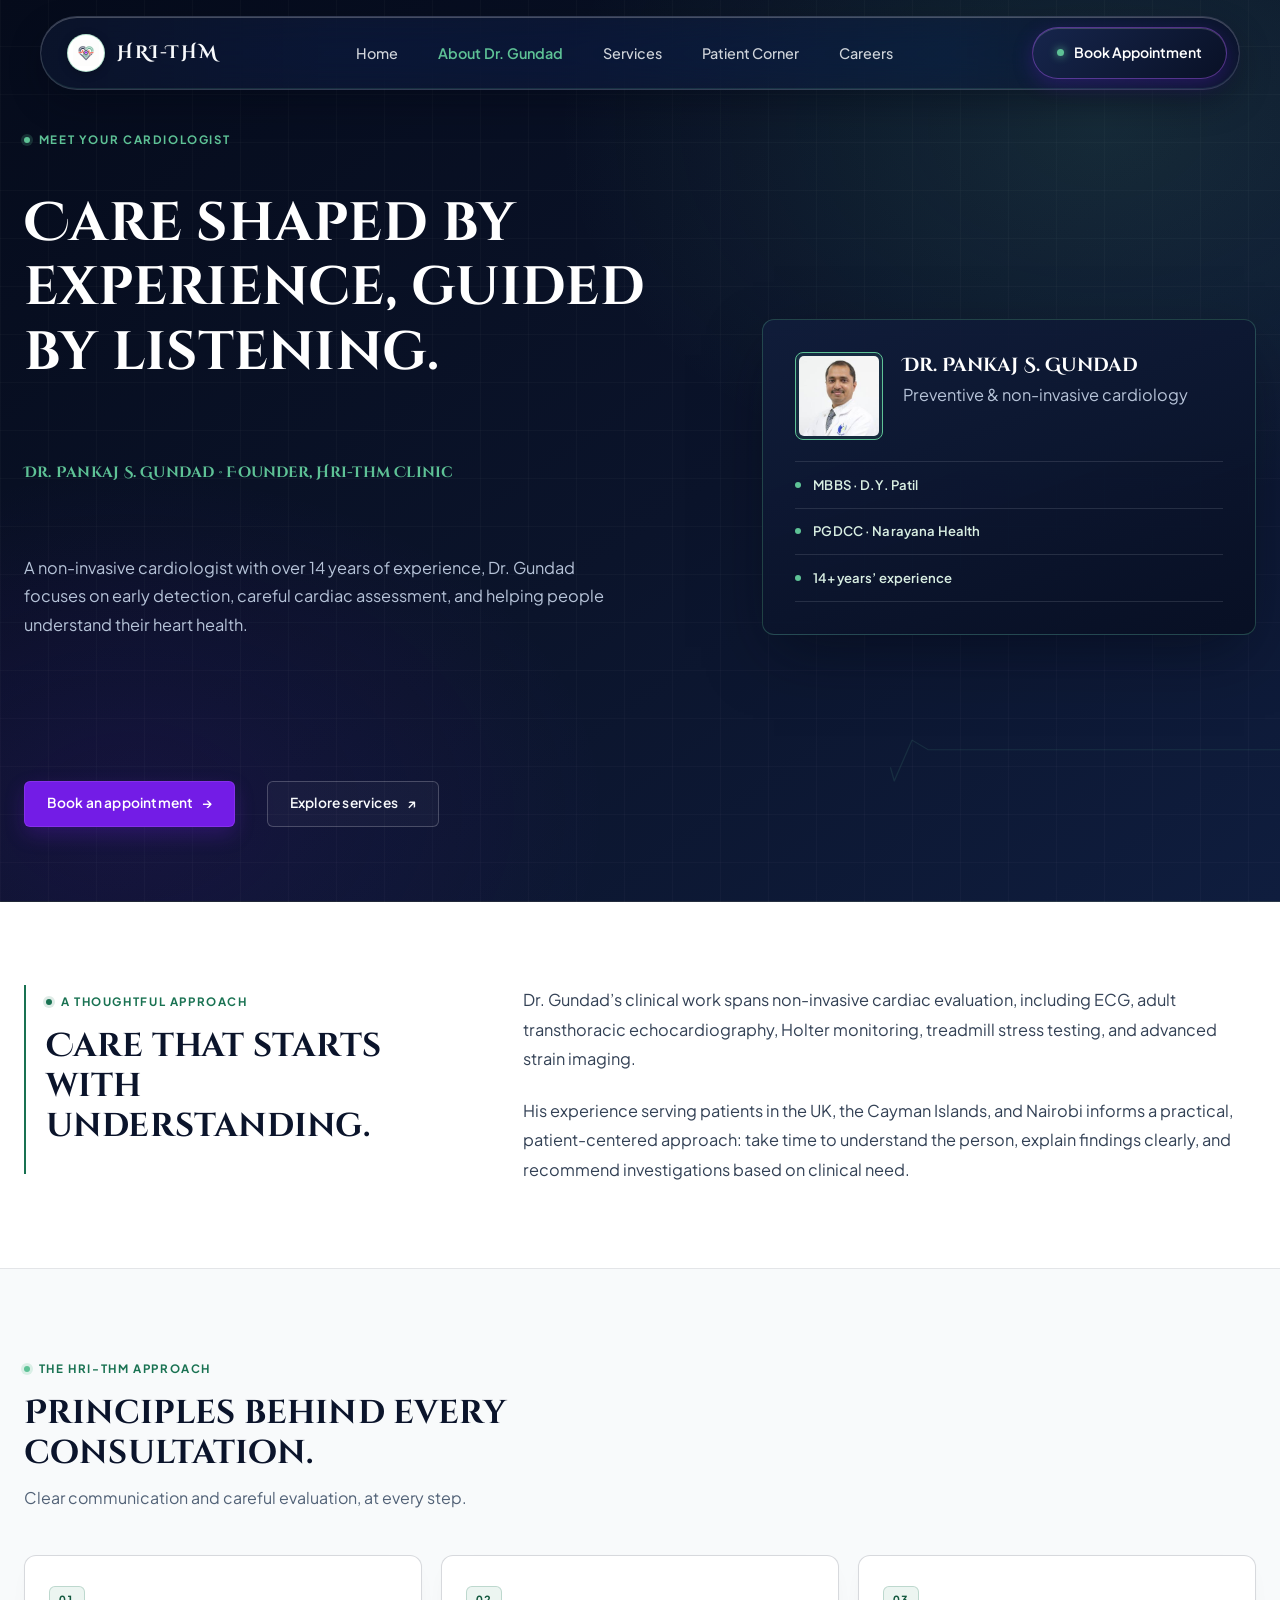
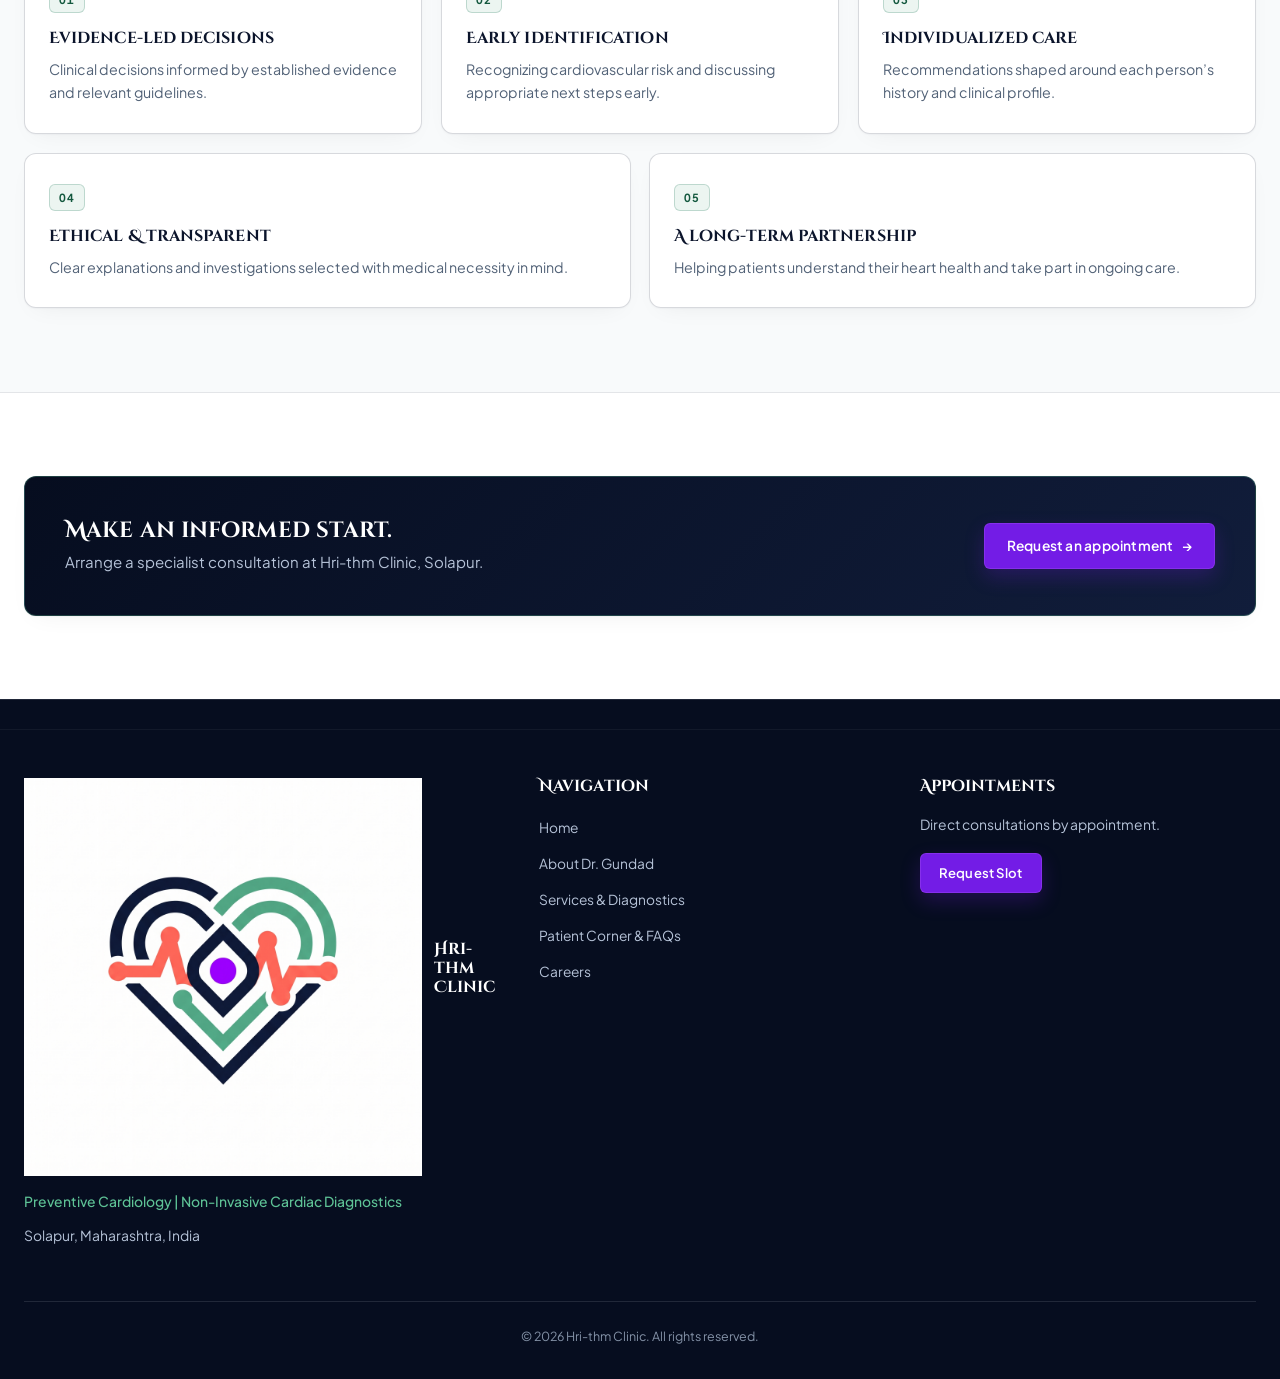
==== commit 565d8412: "Animations" ====
--- a/about.html
+++ b/about.html
@@ -22,14 +22,15 @@
           <path d="M0 130H340L370 130L392 88L416 168L442 42L468 182L490 112L510 130H880L910 130L932 95L955 162L980 54L1006 176L1026 116L1044 130H1440" />
         </svg>
       </div>
+      <br><br>
       <div class="container hero-grid">
         <div class="hero-content">
-          <span class="hero-tag">Meet your cardiologist</span>
-          <h1>Care shaped by experience, guided by listening.</h1>
-          <p class="hero-lead important-note">Dr. Pankaj S. Gundad · Founder, Hri-thm Clinic</p>
-          <p>A non-invasive cardiologist with over 14 years of experience, Dr. Gundad focuses on early detection, careful cardiac assessment, and helping people understand their heart health.</p>
+          <span class="hero-tag">Meet your cardiologist</span><br><br>
+          <h1>Care shaped by experience, guided by listening.</h1><br><br>
+          <p class="hero-lead important-note">Dr. Pankaj S. Gundad · Founder, Hri-thm Clinic</p><br><br>
+          <p>A non-invasive cardiologist with over 14 years of experience, Dr. Gundad focuses on early detection, careful cardiac assessment, and helping people understand their heart health.</p><br><br><br><br>
           <div class="hero-actions">
-            <a href="book-appointment.html" class="btn btn-violet">Book an appointment <span aria-hidden="true">→</span></a>
+            <a href="book-appointment.html" class="btn btn-violet">Book an appointment <span aria-hidden="true">→</span></a><br /><br />
             <a href="services.html" class="btn btn-ghost-light">Explore services <span aria-hidden="true">↗</span></a>
           </div>
         </div>
--- a/css/styles.css
+++ b/css/styles.css
@@ -203,197 +203,262 @@
 }
 
 /* ==========================================================================
-   Site Header — Clinical Utility Bar + Sticky Minimal Navigation
+   Site Header — Floating Full-Pill Navbar with Selective Frosted Glass
    ========================================================================== */
-.site-header {
+#site-header {
   position: sticky;
+  top: 16px;
   z-index: 1000;
-  top: 0;
-  border-bottom: 1px solid var(--line-dark);
-  background: rgba(6, 13, 31, 0.94);
-  backdrop-filter: blur(18px);
-  -webkit-backdrop-filter: blur(18px);
-  transition: background 220ms ease, box-shadow 220ms ease, border-color 220ms ease;
-}
-
-.site-header.is-scrolled {
-  background: rgba(6, 13, 31, 0.98);
-  border-bottom-color: rgba(94, 194, 150, 0.24);
-  box-shadow: 0 12px 32px rgba(4, 9, 24, 0.24);
-}
-
-.clinical-utility-bar {
-  border-bottom: 1px solid rgba(255, 255, 255, 0.07);
-  background: rgba(4, 9, 22, 0.72);
-  color: var(--muted-light);
-  font-size: 0.72rem;
-  font-weight: 500;
-  letter-spacing: 0.04em;
-}
-
-.utility-bar-inner {
-  display: flex;
-  min-height: 34px;
+  padding: 0 clamp(14px, 3.5vw, 40px);
+  pointer-events: none;
+}
+
+.floating-nav-wrap {
+  position: relative;
+  max-width: 1340px;
+  margin: 0 auto;
+  pointer-events: auto;
+}
+
+/* Full-rounded Stadium Pill Container */
+.floating-nav-pill {
+  display: grid;
+  grid-template-columns: auto 1fr auto;
   align-items: center;
-  justify-content: space-between;
-  gap: 1rem;
-}
-
-.utility-meta {
+  gap: 1.5rem;
+  padding: 10px 12px 10px 26px;
+  border-radius: 9999px;
+
+  /* Selective Glass Gradient (solid edges, frosted translucent center) */
+  background: linear-gradient(
+    90deg,
+    rgba(11, 20, 43, 0.92) 0%,
+    rgba(17, 29, 59, 0.56) 24%,
+    rgba(17, 29, 59, 0.52) 76%,
+    rgba(11, 20, 43, 0.92) 100%
+  );
+  backdrop-filter: blur(22px) saturate(180%);
+  -webkit-backdrop-filter: blur(22px) saturate(180%);
+
+  /* Crisp Specular Glass Border & Depth Shadow */
+  border: 1px solid rgba(255, 255, 255, 0.16);
+  box-shadow:
+    0 14px 38px -8px rgba(3, 7, 18, 0.48),
+    inset 0 1px 0 0 rgba(255, 255, 255, 0.24),
+    inset 0 -1px 0 0 rgba(94, 194, 150, 0.14);
+
+  transition:
+    background 0.3s ease,
+    border-color 0.3s ease,
+    box-shadow 0.3s ease,
+    padding 0.3s ease;
+}
+
+/* Deeper contrast when scrolling over white/alabaster page sections */
+.floating-nav-wrap.is-scrolled .floating-nav-pill {
+  padding: 8px 10px 8px 24px;
+  background: linear-gradient(
+    90deg,
+    rgba(6, 13, 31, 0.95) 0%,
+    rgba(11, 20, 43, 0.82) 25%,
+    rgba(11, 20, 43, 0.82) 75%,
+    rgba(6, 13, 31, 0.95) 100%
+  );
+  border-color: rgba(94, 194, 150, 0.32);
+  box-shadow:
+    0 18px 44px -8px rgba(3, 7, 18, 0.62),
+    inset 0 1px 0 0 rgba(255, 255, 255, 0.22);
+}
+
+/* Left: Brand Emblem + Wordmark */
+.nav-brand {
   display: inline-flex;
   align-items: center;
-  gap: 0.55rem;
-}
-
-.utility-pulse {
-  width: 6px;
-  height: 6px;
+  gap: 12px;
+  text-decoration: none;
+  color: var(--clinical-white);
+}
+
+.nav-logo-badge {
+  display: grid;
+  place-items: center;
+  width: 38px;
+  height: 38px;
+  padding: 5px;
   border-radius: 50%;
-  background: var(--emerald-bright);
-  box-shadow: 0 0 0 3px rgba(94, 194, 150, 0.18);
-}
-
-.utility-location {
-  display: inline-flex;
-  align-items: center;
-  gap: 1rem;
-  color: #9FB0C9;
-}
-
-.utility-divider {
-  width: 1px;
-  height: 12px;
-  background: rgba(255, 255, 255, 0.16);
-}
-
-.nav-wrapper {
-  position: relative;
-  display: flex;
-  min-height: 74px;
-  align-items: center;
-  justify-content: space-between;
-  gap: 1.5rem;
-}
-
-.brand-logo {
-  display: inline-flex;
-  flex: 0 0 auto;
-  align-items: center;
-  gap: 0.8rem;
-  color: var(--text-light);
-  text-decoration: none;
-}
-
-.brand-mark {
-  display: grid;
-  width: 40px;
-  height: 40px;
-  padding: 4px;
-  place-items: center;
+  background: var(--clinical-white);
   border: 1px solid rgba(94, 194, 150, 0.45);
-  border-radius: 10px;
-  background: var(--clinical-white);
-  transition: transform 200ms ease, border-color 200ms ease;
-}
-
-.brand-logo:hover .brand-mark {
-  transform: translateY(-1px);
-  border-color: var(--emerald-bright);
-}
-
-.brand-mark img {
+  box-shadow: 0 2px 10px rgba(0, 0, 0, 0.22);
+  transition: transform 0.25s ease;
+}
+
+.nav-brand:hover .nav-logo-badge {
+  transform: scale(1.05);
+}
+
+.nav-logo {
   width: 100%;
   height: 100%;
   object-fit: contain;
 }
 
-.brand-mark-sm {
-  width: 36px;
-  height: 36px;
-  border-radius: 8px;
-}
-
-.brand-logo span:last-child {
-  font-size: 1.05rem;
+.nav-wordmark {
+  font-family: var(--font-heading);
+  font-size: 1.15rem;
   font-weight: 700;
-  letter-spacing: 0.03em;
-}
-
+  letter-spacing: 0.1em;
+  color: var(--text-light);
+}
+
+/* Center: Navigation Links */
 .nav-links {
   display: flex;
   align-items: center;
-  gap: clamp(1rem, 2vw, 1.9rem);
+  justify-content: center;
+  gap: clamp(1.25rem, 2.5vw, 2.35rem);
   margin: 0;
   padding: 0;
   list-style: none;
 }
 
-.nav-links a:not(.btn) {
+.nav-link {
   position: relative;
-  padding-block: 0.4rem;
-  color: #CFD9E8;
-  font-size: 0.84rem;
+  padding: 6px 4px;
+  color: rgba(248, 250, 252, 0.84);
+  font-family: var(--font-body);
+  font-size: 0.9rem;
+  font-weight: 500;
+  text-decoration: none;
+  transition: color 0.2s ease;
+}
+
+.nav-link:hover,
+.nav-link.active {
+  color: var(--emerald-bright);
+  font-weight: 600;
+}
+
+/* Right: Full-Pill CTA Button with Glowing Dot */
+.nav-actions {
+  display: inline-flex;
+  align-items: center;
+  gap: 8px;
+}
+
+.nav-pill-cta {
+  display: inline-flex;
+  align-items: center;
+  gap: 10px;
+  padding: 13px 24px;
+  border-radius: 9999px;
+  background: linear-gradient(135deg, #16254c 0%, #091126 100%);
+  border: 1px solid rgba(168, 85, 247, 0.45);
+  color: var(--clinical-white);
+  font-family: var(--font-body);
+  font-size: 0.88rem;
   font-weight: 600;
   text-decoration: none;
-  letter-spacing: 0.015em;
-  transition: color 180ms ease;
-}
-
-.nav-links a:not(.btn)::after {
-  position: absolute;
-  right: 0;
-  bottom: -2px;
-  left: 0;
-  height: 2px;
-  border-radius: 2px;
+  box-shadow:
+    0 6px 20px rgba(115, 28, 230, 0.25),
+    inset 0 1px 0 rgba(255, 255, 255, 0.18);
+  transition: all 0.25s ease;
+}
+
+.nav-pill-cta .cta-dot {
+  width: 7px;
+  height: 7px;
+  border-radius: 50%;
   background: var(--emerald-bright);
-  transform: scaleX(0);
-  transform-origin: left;
-  transition: transform 200ms ease;
-  content: "";
-}
-
-.nav-links a:not(.btn):hover,
-.nav-links a:not(.btn).active {
+  box-shadow: 0 0 8px var(--emerald-bright);
+}
+
+.nav-pill-cta:hover {
+  background: linear-gradient(135deg, var(--violet) 0%, var(--violet-hover) 100%);
+  border-color: rgba(216, 180, 254, 0.55);
   color: var(--clinical-white);
-}
-
-.nav-links a:not(.btn):hover::after,
-.nav-links a:not(.btn).active::after {
-  transform: scaleX(1);
+  transform: translateY(-1px);
+  box-shadow: 0 10px 26px rgba(115, 28, 230, 0.42);
 }
 
 .nav-toggle {
   display: none;
-  width: 42px;
-  height: 42px;
-  padding: 9px;
-  border: 1px solid rgba(94, 194, 150, 0.35);
-  border-radius: var(--radius-xs);
-  background: var(--navy-raised);
-  cursor: pointer;
-}
-
-.nav-toggle span {
-  display: block;
-  width: 100%;
-  height: 1.5px;
-  margin: 5px 0;
-  border-radius: 2px;
-  background: var(--text-light);
-  transition: transform 200ms ease, opacity 200ms ease;
-}
-
-.site-header.mobile-nav-open .nav-toggle span:nth-child(1) {
-  transform: translateY(6.5px) rotate(45deg);
-}
-
-.site-header.mobile-nav-open .nav-toggle span:nth-child(2) {
-  opacity: 0;
-}
-
-.site-header.mobile-nav-open .nav-toggle span:nth-child(3) {
-  transform: translateY(-6.5px) rotate(-45deg);
+}
+
+/* Pull both home and inner heroes smoothly underneath the floating pill */
+.home-hero,
+.page-hero {
+  padding-top: calc(clamp(3.5rem, 6.5vw, 5.75rem) + 76px);
+  margin-top: -76px;
+}
+
+@media (max-width: 920px) {
+  .floating-nav-pill {
+    grid-template-columns: auto auto;
+    justify-content: space-between;
+    padding: 8px 10px 8px 18px;
+  }
+
+  .nav-links {
+    position: absolute;
+    top: calc(100% + 10px);
+    left: 0;
+    right: 0;
+    display: none;
+    flex-direction: column;
+    align-items: stretch;
+    gap: 0.25rem;
+    padding: 1rem;
+    border-radius: 24px;
+    background: rgba(6, 13, 31, 0.95);
+    backdrop-filter: blur(22px);
+    -webkit-backdrop-filter: blur(22px);
+    border: 1px solid rgba(94, 194, 150, 0.3);
+    box-shadow: 0 24px 48px rgba(3, 7, 18, 0.65);
+  }
+
+  .floating-nav-wrap.mobile-nav-open .nav-links {
+    display: flex;
+  }
+
+  .nav-link {
+    padding: 0.75rem 1rem;
+    border-radius: 12px;
+  }
+
+  .nav-pill-cta {
+    padding: 10px 16px;
+    font-size: 0.82rem;
+  }
+
+  .nav-toggle {
+    display: inline-flex;
+    flex-direction: column;
+    justify-content: center;
+    gap: 5px;
+    width: 40px;
+    height: 40px;
+    border-radius: 50%;
+    background: rgba(255, 255, 255, 0.08);
+    border: 1px solid rgba(255, 255, 255, 0.16);
+    cursor: pointer;
+    padding: 0 10px;
+  }
+
+  .nav-toggle span {
+    display: block;
+    width: 100%;
+    height: 1.5px;
+    background: var(--clinical-white);
+    transition: transform 0.2s ease;
+  }
+
+  .floating-nav-wrap.mobile-nav-open .nav-toggle span:nth-child(1) {
+    transform: translateY(3.25px) rotate(45deg);
+  }
+
+  .floating-nav-wrap.mobile-nav-open .nav-toggle span:nth-child(2) {
+    transform: translateY(-3.25px) rotate(-45deg);
+  }
 }
 
 /* ==========================================================================
@@ -2287,6 +2352,224 @@
   }
 }
 
+/* ==========================================================================
+   Interactive Motion & Micro-Animations
+   ========================================================================== */
+
+/* 1. Live ECG Trace Animation (Hero & Footer) */
+.hero-ecg-bg path,
+.footer-ecg-rule path {
+  stroke-dasharray: 1600;
+  stroke-dashoffset: 1600;
+  animation: ecgPulseDraw 5.5s cubic-bezier(0.4, 0, 0.2, 1) infinite;
+}
+
+@keyframes ecgPulseDraw {
+  0% {
+    stroke-dashoffset: 1600;
+    opacity: 0.2;
+  }
+  45% {
+    stroke-dashoffset: 0;
+    opacity: 0.9;
+  }
+  80% {
+    stroke-dashoffset: 0;
+    opacity: 0.7;
+  }
+  100% {
+    stroke-dashoffset: -1600;
+    opacity: 0.2;
+  }
+}
+
+/* 2. Eyebrow & CTA Dot Heartbeat Pulse */
+.eyebrow-dot,
+.nav-pill-cta .cta-dot {
+  animation: clinicalHeartbeat 2.4s ease-in-out infinite;
+}
+
+@keyframes clinicalHeartbeat {
+  0%, 100% {
+    transform: scale(1);
+    box-shadow: 0 0 0 0 rgba(94, 194, 150, 0.55);
+  }
+  18% {
+    transform: scale(1.3);
+    box-shadow: 0 0 0 6px rgba(94, 194, 150, 0);
+  }
+  34% {
+    transform: scale(1.05);
+  }
+  48% {
+    transform: scale(1.24);
+    box-shadow: 0 0 0 8px rgba(94, 194, 150, 0);
+  }
+}
+
+/* 3. Hero Entrance Choreography (Immediate on Load) */
+.home-hero-copy > * {
+  opacity: 0;
+  transform: translateY(20px);
+  animation: heroFadeUp 0.75s cubic-bezier(0.22, 1, 0.36, 1) forwards;
+}
+
+.home-hero-copy .home-eyebrow { animation-delay: 0.08s; }
+.home-hero-copy h1 { animation-delay: 0.18s; }
+.home-hero-copy > p { animation-delay: 0.28s; }
+.home-hero-copy .home-hero-actions { animation-delay: 0.38s; }
+.home-hero-copy .home-hero-note { animation-delay: 0.48s; }
+
+.home-hero-visual {
+  opacity: 0;
+  transform: translateY(24px) scale(0.98);
+  animation: heroVisualIn 0.9s cubic-bezier(0.22, 1, 0.36, 1) 0.22s forwards;
+}
+
+@keyframes heroFadeUp {
+  to {
+    opacity: 1;
+    transform: translateY(0);
+  }
+}
+
+@keyframes heroVisualIn {
+  to {
+    opacity: 1;
+    transform: translateY(0) scale(1);
+  }
+}
+
+/* Floating Ambient Depth on Experience Stamp & Portrait Frame */
+.experience-stamp {
+  animation: floatBadge 5s ease-in-out infinite;
+}
+
+.visual-accent {
+  transition: transform 0.5s cubic-bezier(0.22, 1, 0.36, 1);
+}
+
+.home-hero-visual:hover .visual-accent {
+  transform: translate(6px, 6px);
+}
+
+.portrait-frame img {
+  transition: transform 0.8s cubic-bezier(0.22, 1, 0.36, 1);
+}
+
+.home-hero-visual:hover .portrait-frame img {
+  transform: scale(1.03);
+}
+
+@keyframes floatBadge {
+  0%, 100% { transform: translateY(0px); }
+  50% { transform: translateY(-6px); }
+}
+
+/* 4. Scroll-Triggered Reveal System */
+.reveal-on-scroll {
+  opacity: 0;
+  transform: translateY(28px);
+  transition:
+    opacity 0.7s cubic-bezier(0.22, 1, 0.36, 1),
+    transform 0.7s cubic-bezier(0.22, 1, 0.36, 1);
+  transition-delay: var(--reveal-delay, 0ms);
+  will-change: opacity, transform;
+}
+
+.reveal-on-scroll.is-visible {
+  opacity: 1;
+  transform: translateY(0);
+}
+
+/* 5. Interactive Service Cards & Magnetic Arrow Micro-interactions */
+.home-service-card,
+.service-card,
+.principle-card {
+  transition:
+    transform 0.35s cubic-bezier(0.22, 1, 0.36, 1),
+    background-color 0.25s ease,
+    border-color 0.25s ease,
+    box-shadow 0.35s cubic-bezier(0.22, 1, 0.36, 1);
+}
+
+.home-service-icon,
+.service-card-icon {
+  transition:
+    transform 0.35s cubic-bezier(0.34, 1.56, 0.64, 1),
+    background-color 0.25s ease,
+    color 0.25s ease;
+}
+
+.home-service-card:hover .home-service-icon,
+.service-card:hover .service-card-icon {
+  transform: scale(1.1) rotate(-4deg);
+  background: var(--emerald);
+  color: var(--clinical-white);
+}
+
+/* Arrow Glide on Hover */
+.btn span[aria-hidden="true"],
+.text-link span[aria-hidden="true"],
+.intro-link span[aria-hidden="true"],
+.home-service-card a span[aria-hidden="true"] {
+  display: inline-block;
+  transition: transform 0.25s cubic-bezier(0.22, 1, 0.36, 1);
+}
+
+.btn:hover span[aria-hidden="true"],
+.text-link:hover span[aria-hidden="true"],
+.intro-link:hover span[aria-hidden="true"],
+.home-service-card a:hover span[aria-hidden="true"] {
+  transform: translateX(4px);
+}
+
+/* 6. Button Shimmer Sweep */
+.btn-violet,
+.nav-pill-cta {
+  position: relative;
+  overflow: hidden;
+}
+
+.btn-violet::before,
+.nav-pill-cta::before {
+  content: "";
+  position: absolute;
+  top: 0;
+  left: -100%;
+  width: 60%;
+  height: 100%;
+  background: linear-gradient(
+    90deg,
+    transparent,
+    rgba(255, 255, 255, 0.22),
+    transparent
+  );
+  transform: skewX(-20deg);
+  transition: left 0.65s ease;
+}
+
+.btn-violet:hover::before,
+.nav-pill-cta:hover::before {
+  left: 140%;
+}
+
+/* 7. Scroll Progress Line Inside Floating Pill */
+.nav-scroll-progress {
+  position: absolute;
+  bottom: 0;
+  left: 28px;
+  right: 28px;
+  height: 2px;
+  border-radius: 999px;
+  background: linear-gradient(90deg, var(--violet-bright), var(--emerald-bright));
+  transform: scaleX(0);
+  transform-origin: left;
+  opacity: 0.85;
+  pointer-events: none;
+}
+
+
 @media (prefers-reduced-motion: reduce) {
   *,
   *::before,
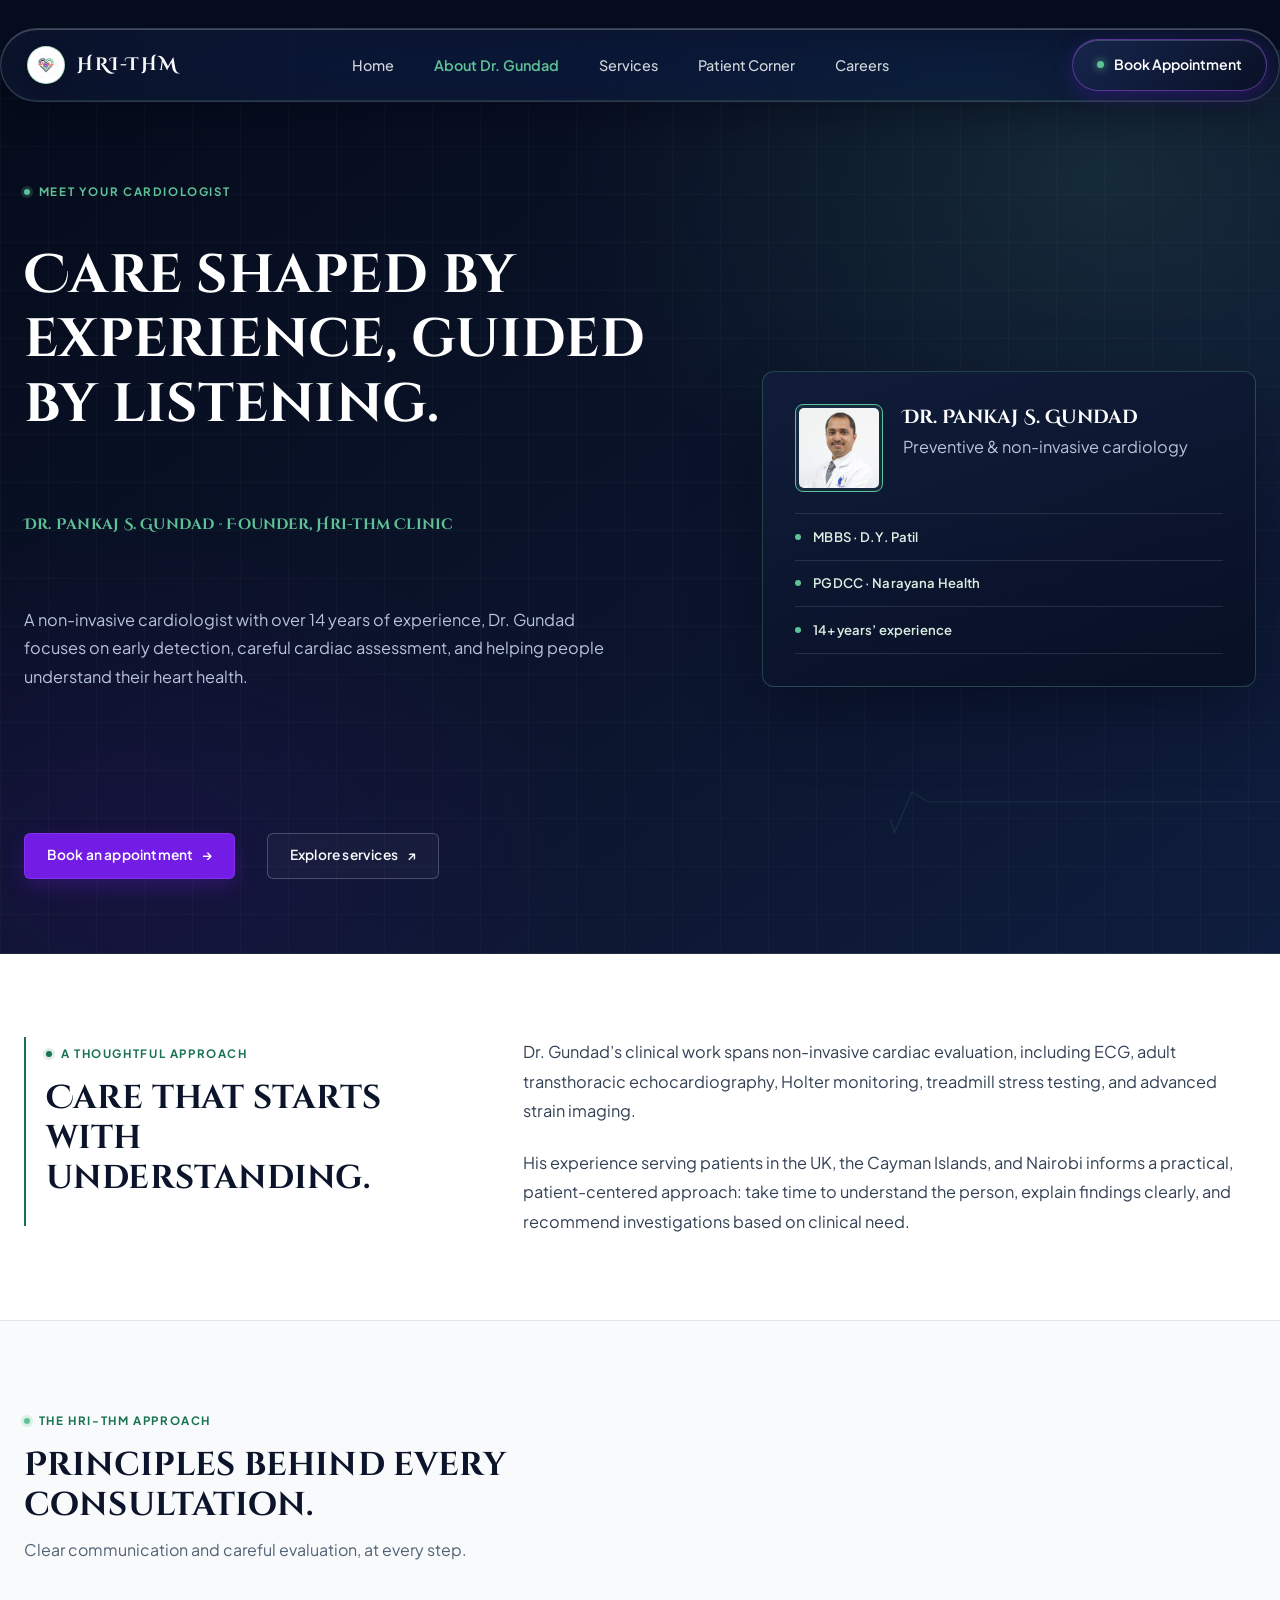
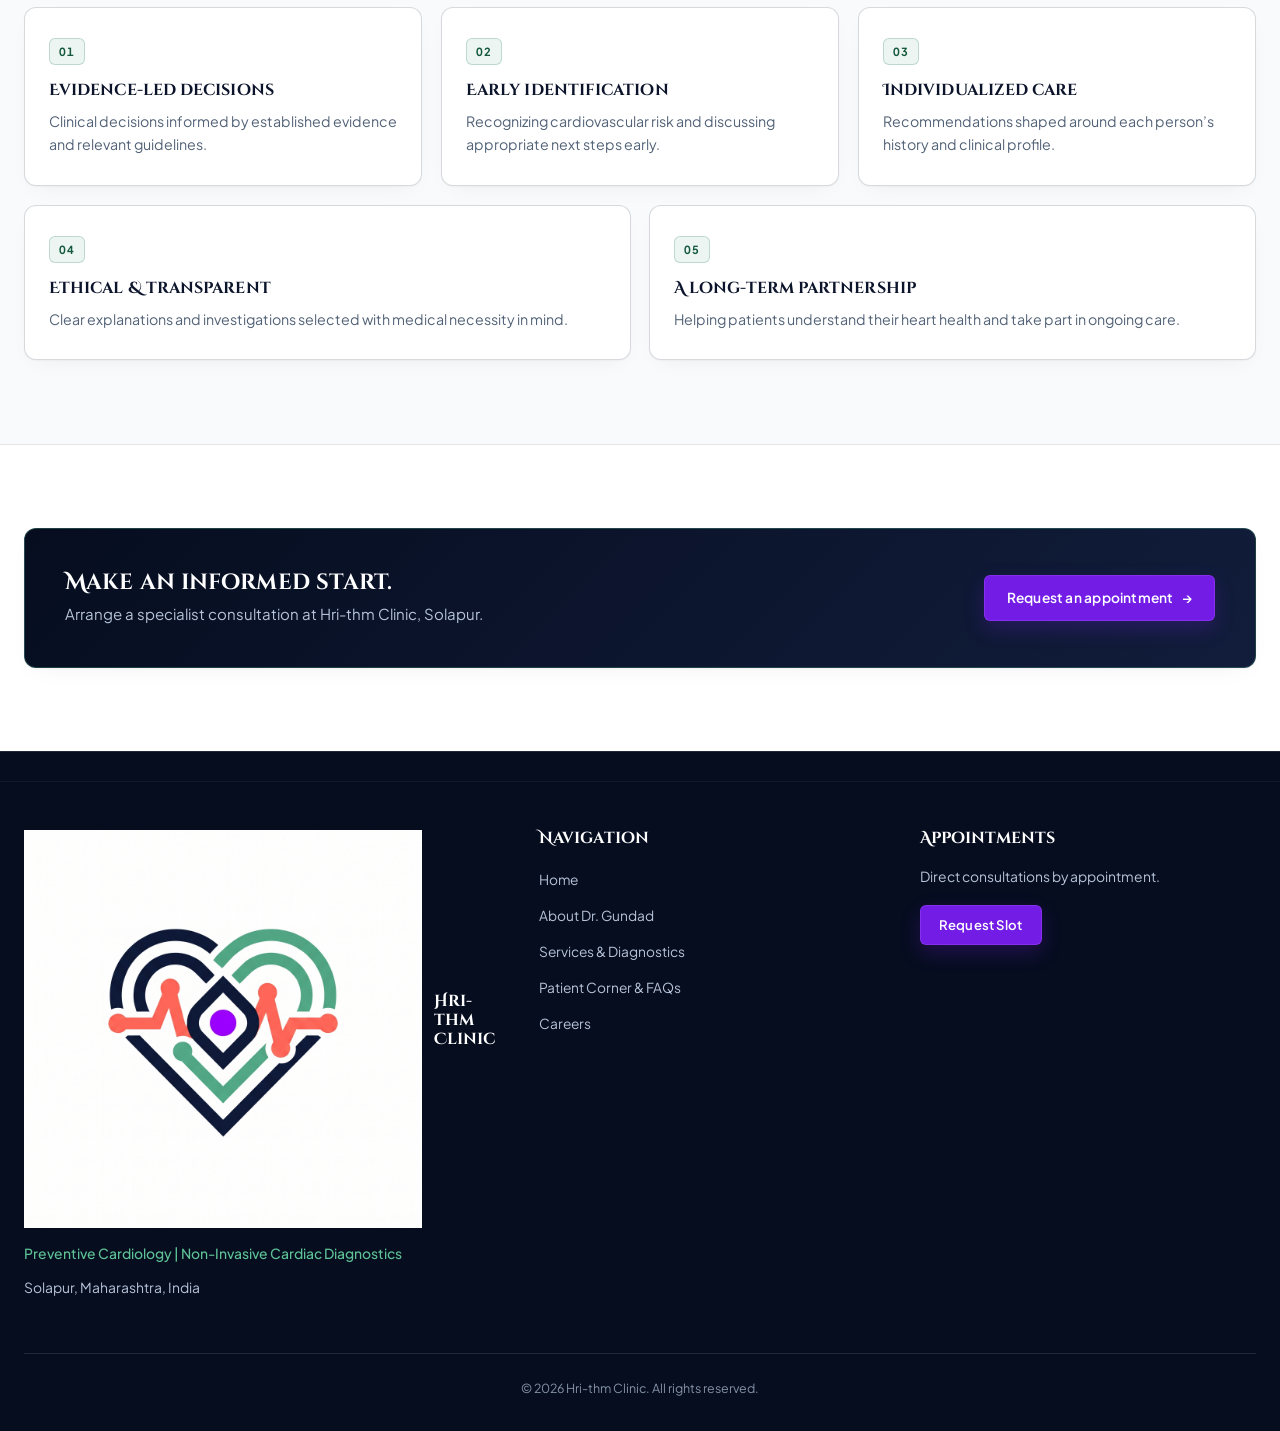
==== commit 62985620: "Translate feature using google translate" ====
--- a/about.html
+++ b/about.html
@@ -15,6 +15,15 @@
 <body class="about-page">
   <a class="skip-link" href="#main-content">Skip to content</a>
   <div id="site-header"></div>
+
+    <!-- Place this where you want the translation trigger to appear (e.g., in your navbar or footer) -->
+    <button id="translate-btn" class="btn btn-ghost-light btn-sm" type="button">
+      <span>🌐 Translate / ಭಾಷಾಂತರಿಸಿ</span>
+    </button>
+
+    <!-- Hidden container where Google Translate will render its dropdown -->
+    <div id="google_translate_element" style="display: none;"></div>
+    
   <main id="main-content">
     <section class="page-hero page-hero-split">
       <div class="hero-ecg-bg" aria-hidden="true">
@@ -112,5 +121,16 @@
   </main>
   <div id="site-footer"></div>
   <script src="assets/main.js"></script>
+  <script type="text/javascript">
+    function googleTranslateElementInit() {
+      new google.translate.TranslateElement({
+        pageLanguage: 'en',
+        includedLanguages: 'hi,mr,en,kn', // Specify the languages you want to support
+        layout: google.translate.TranslateElement.InlineLayout.SIMPLE
+      }, 'google_translate_element');
+    }
+  </script>
+  <script type="text/javascript" src="//translate.google.com/translate_a/element.js?cb=googleTranslateElementInit"></script>
+
 </body>
 </html>
--- a/css/styles.css
+++ b/css/styles.css
@@ -89,7 +89,7 @@
   min-width: 320px;
   margin: 0;
   overflow-x: hidden;
-  background: var(--clinical-white);
+  background: var(--navy-deep); /* Changed from --clinical-white to dark navy */
   color: var(--text-dark);
   font-family: var(--font-body);
   font-size: 16px;
@@ -206,11 +206,14 @@
    Site Header — Floating Full-Pill Navbar with Selective Frosted Glass
    ========================================================================== */
 #site-header {
-  position: sticky;
-  top: 16px;
+  position: sticky !important;
+  top: 0 !important;
+  padding-top: 12px !important;
   z-index: 1000;
-  padding: 0 clamp(14px, 3.5vw, 40px);
-  pointer-events: none;
+}
+/*Push the floating navbar down when Google Translate bar is active*/
+body.translate-active #site-header {
+  top: 56px !important; /* 40px translate banner height + 16px gap */
 }
 
 .floating-nav-wrap {
@@ -2579,3 +2582,130 @@
     animation-duration: 0.01ms !important;
   }
 }
+
+
+/* ==========================================================================
+   Google Translate Pill Widget Styling
+   ========================================================================== */
+#google_translate_element {
+  display: inline-flex;
+  align-items: center;
+}
+
+/* Hide Google's default branding/watermark text */
+.goog-logo-link,
+.goog-te-gadget img,
+.VIpgJd-ZVi9od-ORHb-OEVmcd {
+  display: none !important;
+}
+
+.goog-te-gadget {
+  font-size: 0 !important;
+  color: transparent !important;
+}
+
+/* Style the dropdown menu to match your dark pill theme */
+.goog-te-combo {
+  padding: 8px 14px;
+  border-radius: 9999px;
+  background: rgba(255, 255, 255, 0.08);
+  border: 1px solid rgba(255, 255, 255, 0.18);
+  color: var(--text-light) !important;
+  font-family: var(--font-body);
+  font-size: 0.82rem;
+  font-weight: 500;
+  outline: none;
+  cursor: pointer;
+  transition: all 0.2s ease;
+}
+
+.goog-te-combo:hover {
+  background: rgba(255, 255, 255, 0.14);
+  border-color: var(--emerald-bright);
+}
+
+.goog-te-combo option {
+  background: var(--navy-deep);
+  color: #FFFFFF;
+}
+/* ==========================================================================
+   Google Translate Widget Cleanup & Header Position Fix
+   ========================================================================== */
+
+/* 1. Pull the header back up to the top */
+#site-header {
+  position: sticky !important;
+  top: 12px !important; /* Adjust closer to the top edge */
+}
+
+/* 2. Hide Google Translate branding icons/images completely */
+.goog-logo-link,
+.goog-te-gadget img,
+.VIpgJd-ZVi9od-ORHb-OEVmcd {
+  display: none !important;
+}
+
+/* 3. Style the translate gadget container to sit neatly inside the pill */
+#google_translate_element {
+  display: inline-flex;
+  align-items: center;
+}
+
+.goog-te-gadget {
+  font-size: 0 !important; /* Hide text like "Powered by Google Translate" */
+  color: transparent !important;
+}
+
+/* Compact Dark Select Dropdown */
+.goog-te-combo {
+  padding: 6px 12px;
+  border-radius: 9999px;
+  background: rgba(255, 255, 255, 0.06);
+  border: 1px solid rgba(255, 255, 255, 0.14);
+  color: var(--text-light) !important;
+  font-family: var(--font-body);
+  font-size: 0.8rem;
+  font-weight: 500;
+  outline: none;
+  cursor: pointer;
+  transition: all 0.2s ease;
+}
+
+.goog-te-combo:hover {
+  background: rgba(255, 255, 255, 0.1);
+  border-color: var(--emerald-bright);
+}
+
+.goog-te-combo option {
+  background: var(--navy-deep);
+  color: #FFFFFF;
+}
+/* ==========================================================================
+   Remove Google Translate Top Gap / White Space
+   ========================================================================== */
+
+/* 1. Completely hide Google's translation banner frame */
+.goog-te-banner-frame,
+.goog-te-banner-frame.skiptranslate,
+iframe.goog-te-banner-frame {
+  display: none !important;
+  visibility: hidden !important;
+  height: 0 !important;
+  width: 0 !important;
+  position: absolute !important;
+  top: -9999px !important;
+}
+
+/* 2. Neutralize the body offset that Google scripts try to impose */
+html, body {
+  top: 0 !important;
+  position: static !important;
+  margin-top: 0 !important;
+}
+
+/* 3. Lock your floating navigation header to the top */
+#site-header {
+  position: sticky !important;
+  top: 16px !important;
+  margin-top: 0 !important;
+}
